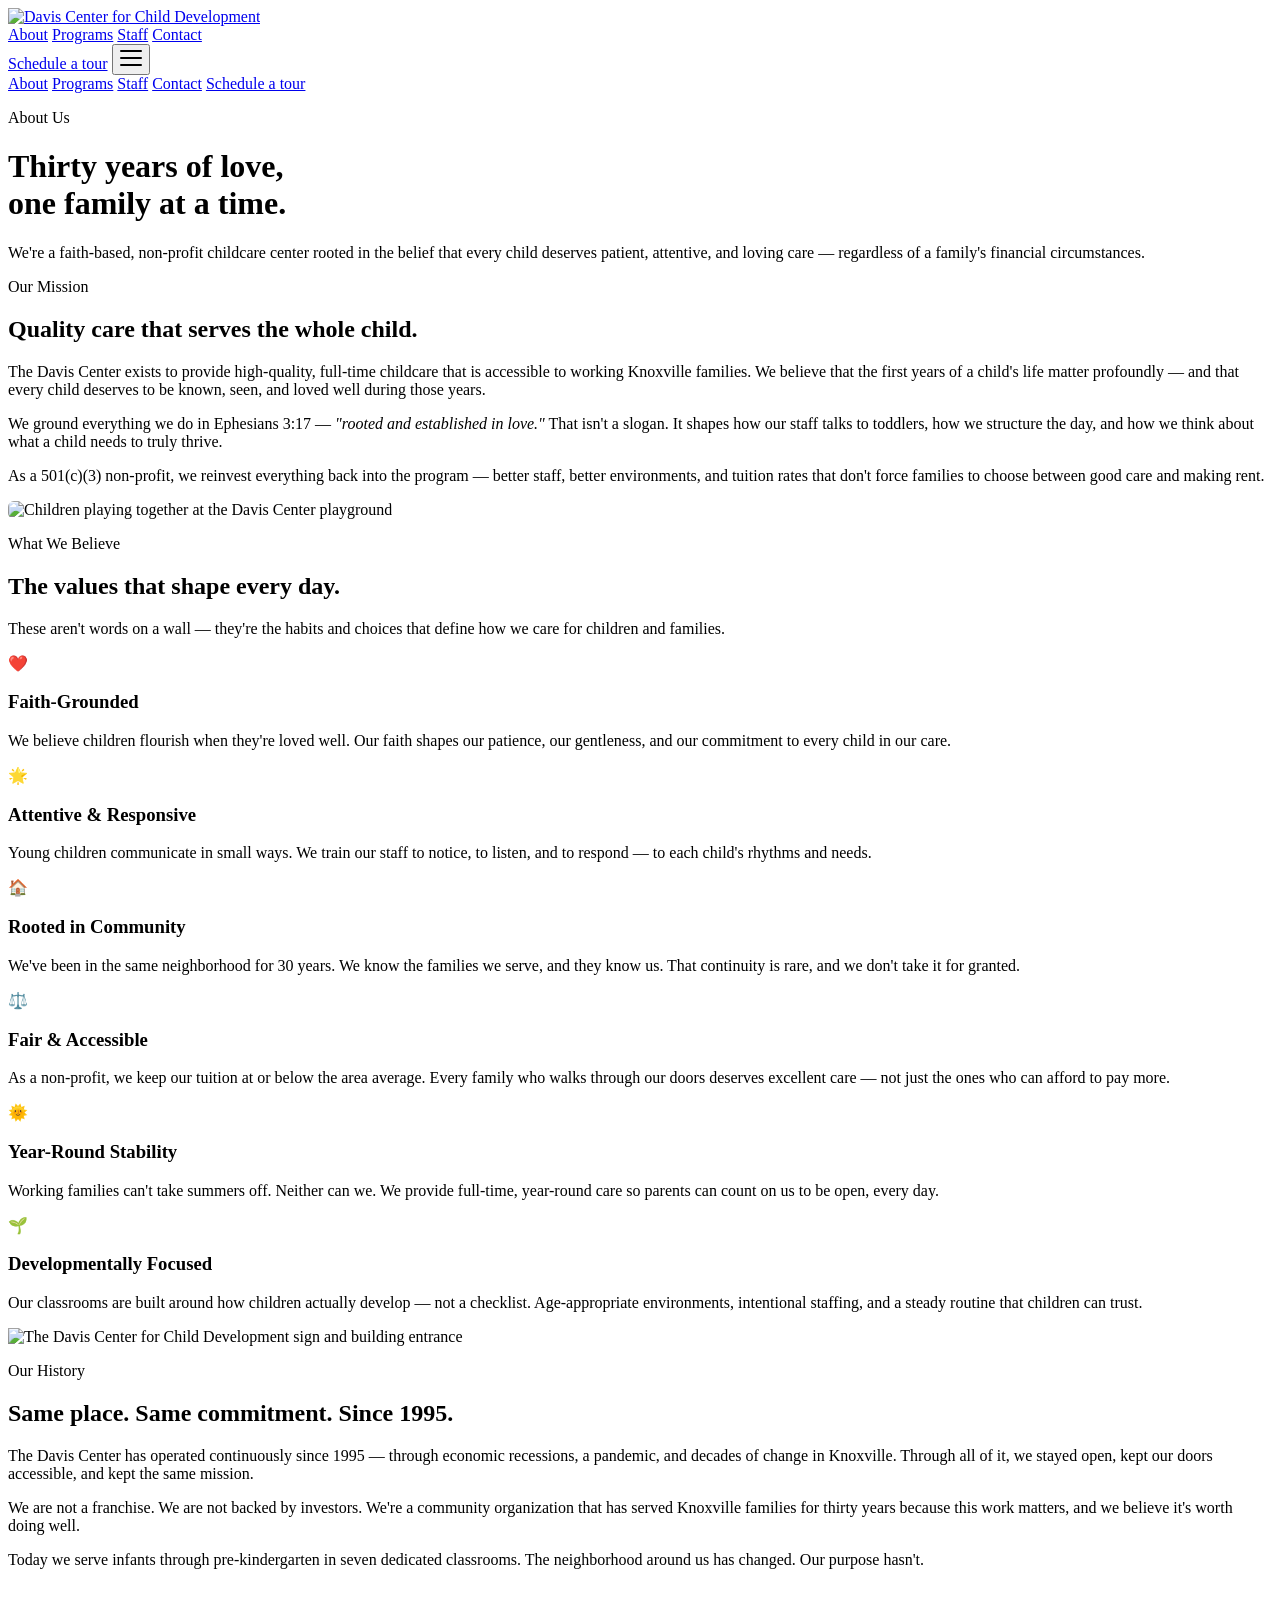
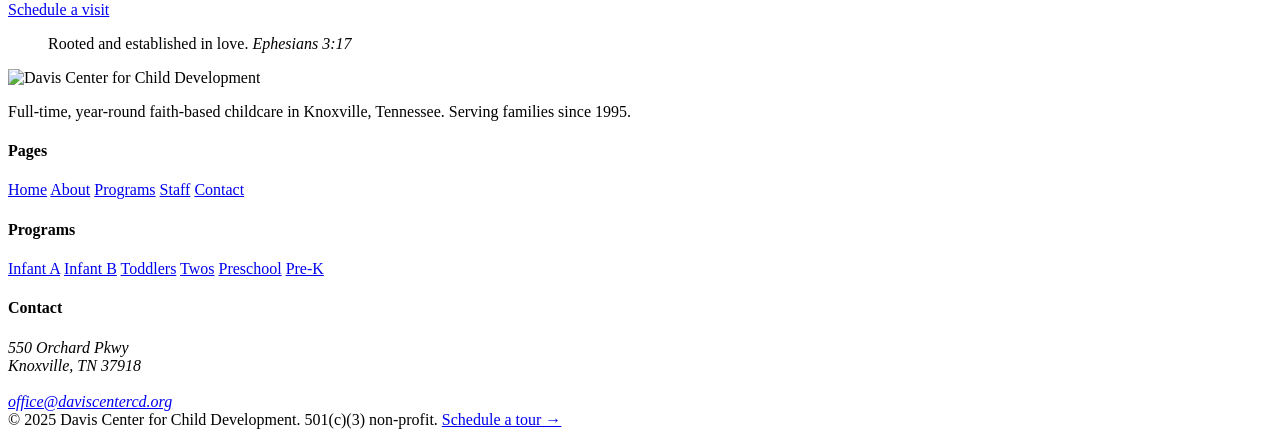
==== about.html @ 172dda32 "Add site: 5-page static website for Davis Center for Child Development" ====
<!DOCTYPE html>
<html lang="en">
<head>
<meta charset="UTF-8">
<meta name="viewport" content="width=device-width, initial-scale=1.0">
<title>About — Davis Center for Child Development</title>
<meta name="description" content="Thirty years of faith-grounded childcare in Knoxville, TN. Learn about our mission, history, and values at Davis Center.">
<link rel="preconnect" href="https://fonts.googleapis.com">
<link rel="preconnect" href="https://fonts.gstatic.com" crossorigin>
<link href="https://fonts.googleapis.com/css2?family=Fraunces:ital,opsz,wght@0,9..144,400;0,9..144,500;0,9..144,600;0,9..144,700;1,9..144,400;1,9..144,500;1,9..144,600&family=Public+Sans:wght@400;500;600;700&display=swap" rel="stylesheet">
<link rel="stylesheet" href="css/styles.css">
</head>
<body>

<!-- ==================== NAV ==================== -->
<header class="nav">
  <div class="nav-inner">
    <a class="brand" href="index.html">
      <img src="assets/logo-nav.svg" alt="Davis Center for Child Development">
    </a>
    <nav class="nav-links" aria-label="Main navigation">
      <a href="about.html">About</a>
      <a href="programs.html">Programs</a>
      <a href="staff.html">Staff</a>
      <a href="contact.html">Contact</a>
    </nav>
    <a class="btn btn-blue" href="contact.html#tour">Schedule a tour</a>
    <button class="nav-toggle" id="nav-toggle" aria-label="Open menu" aria-expanded="false">
      <svg width="22" height="22" viewBox="0 0 22 22" fill="none" aria-hidden="true">
        <rect y="3" width="22" height="2" rx="1" fill="currentColor"/>
        <rect y="10" width="22" height="2" rx="1" fill="currentColor"/>
        <rect y="17" width="22" height="2" rx="1" fill="currentColor"/>
      </svg>
    </button>
  </div>
  <nav class="nav-drawer" id="nav-drawer" aria-label="Mobile navigation">
    <a href="about.html">About</a>
    <a href="programs.html">Programs</a>
    <a href="staff.html">Staff</a>
    <a href="contact.html">Contact</a>
    <a class="btn btn-blue" href="contact.html#tour">Schedule a tour</a>
  </nav>
</header>

<main>

  <!-- ==================== PAGE HERO ==================== -->
  <div class="page-hero">
    <div class="container">
      <p class="eyebrow">About Us</p>
      <h1>Thirty years of love,<br>one family at a time.</h1>
      <p class="lede">We're a faith-based, non-profit childcare center rooted in the belief that every child deserves patient, attentive, and loving care — regardless of a family's financial circumstances.</p>
    </div>
  </div>

  <!-- ==================== MISSION ==================== -->
  <section class="about-mission">
    <div class="container about-mission-inner">
      <div class="about-mission-copy">
        <p class="eyebrow">Our Mission</p>
        <h2>Quality care that serves the whole child.</h2>
        <p>The Davis Center exists to provide high-quality, full-time childcare that is accessible to working Knoxville families. We believe that the first years of a child's life matter profoundly — and that every child deserves to be known, seen, and loved well during those years.</p>
        <p>We ground everything we do in Ephesians 3:17 — <em>"rooted and established in love."</em> That isn't a slogan. It shapes how our staff talks to toddlers, how we structure the day, and how we think about what a child needs to truly thrive.</p>
        <p>As a 501(c)(3) non-profit, we reinvest everything back into the program — better staff, better environments, and tuition rates that don't force families to choose between good care and making rent.</p>
      </div>
      <div>
        <img src="images/playground-girls.jpg" alt="Children playing together at the Davis Center playground" width="600" height="800" style="border-radius:6px; box-shadow: 0 20px 50px -25px rgba(27,42,61,0.28);">
      </div>
    </div>
  </section>

  <!-- ==================== VALUES ==================== -->
  <section class="values">
    <div class="container">
      <div class="values-head">
        <p class="eyebrow">What We Believe</p>
        <h2>The values that shape every day.</h2>
        <p>These aren't words on a wall — they're the habits and choices that define how we care for children and families.</p>
      </div>
      <div class="values-grid">
        <div class="value-card">
          <div class="value-icon" aria-hidden="true">&#10084;&#65039;</div>
          <h3>Faith-Grounded</h3>
          <p>We believe children flourish when they're loved well. Our faith shapes our patience, our gentleness, and our commitment to every child in our care.</p>
        </div>
        <div class="value-card">
          <div class="value-icon" aria-hidden="true">&#127775;</div>
          <h3>Attentive & Responsive</h3>
          <p>Young children communicate in small ways. We train our staff to notice, to listen, and to respond — to each child's rhythms and needs.</p>
        </div>
        <div class="value-card">
          <div class="value-icon" aria-hidden="true">&#127968;</div>
          <h3>Rooted in Community</h3>
          <p>We've been in the same neighborhood for 30 years. We know the families we serve, and they know us. That continuity is rare, and we don't take it for granted.</p>
        </div>
        <div class="value-card">
          <div class="value-icon" aria-hidden="true">&#9878;&#65039;</div>
          <h3>Fair & Accessible</h3>
          <p>As a non-profit, we keep our tuition at or below the area average. Every family who walks through our doors deserves excellent care — not just the ones who can afford to pay more.</p>
        </div>
        <div class="value-card">
          <div class="value-icon" aria-hidden="true">&#127774;</div>
          <h3>Year-Round Stability</h3>
          <p>Working families can't take summers off. Neither can we. We provide full-time, year-round care so parents can count on us to be open, every day.</p>
        </div>
        <div class="value-card">
          <div class="value-icon" aria-hidden="true">&#127793;</div>
          <h3>Developmentally Focused</h3>
          <p>Our classrooms are built around how children actually develop — not a checklist. Age-appropriate environments, intentional staffing, and a steady routine that children can trust.</p>
        </div>
      </div>
    </div>
  </section>

  <!-- ==================== HISTORY / BUILDING ==================== -->
  <section class="about-building">
    <div class="container about-building-inner">
      <div class="about-building-photo">
        <img src="images/sign-angle.jpg" alt="The Davis Center for Child Development sign and building entrance" width="1400" height="1866">
      </div>
      <div class="about-building-copy">
        <p class="eyebrow">Our History</p>
        <h2>Same place. Same commitment. Since 1995.</h2>
        <p>The Davis Center has operated continuously since 1995 — through economic recessions, a pandemic, and decades of change in Knoxville. Through all of it, we stayed open, kept our doors accessible, and kept the same mission.</p>
        <p>We are not a franchise. We are not backed by investors. We're a community organization that has served Knoxville families for thirty years because this work matters, and we believe it's worth doing well.</p>
        <p>Today we serve infants through pre-kindergarten in seven dedicated classrooms. The neighborhood around us has changed. Our purpose hasn't.</p>
        <div style="margin-top: 2rem;">
          <a class="btn btn-blue" href="contact.html#tour">Schedule a visit</a>
        </div>
      </div>
    </div>
  </section>

  <!-- ==================== VERSE ==================== -->
  <section class="verse">
    <div class="verse-inner">
      <blockquote>
        <span class="rooted">Rooted</span> and established in love.
        <cite>Ephesians 3:17</cite>
      </blockquote>
    </div>
  </section>

</main>

<!-- ==================== FOOTER ==================== -->
<footer class="site-footer">
  <div class="container">
    <div class="footer-grid">
      <div class="footer-brand">
        <img src="assets/logo-nav.svg" alt="Davis Center for Child Development">
        <p>Full-time, year-round faith-based childcare in Knoxville, Tennessee. Serving families since 1995.</p>
      </div>
      <div class="footer-col">
        <h4>Pages</h4>
        <a href="index.html">Home</a>
        <a href="about.html">About</a>
        <a href="programs.html">Programs</a>
        <a href="staff.html">Staff</a>
        <a href="contact.html">Contact</a>
      </div>
      <div class="footer-col">
        <h4>Programs</h4>
        <a href="programs.html#infant-a">Infant A</a>
        <a href="programs.html#infant-b">Infant B</a>
        <a href="programs.html#toddlers">Toddlers</a>
        <a href="programs.html#twos">Twos</a>
        <a href="programs.html#preschool">Preschool</a>
        <a href="programs.html#prek">Pre-K</a>
      </div>
      <div class="footer-col">
        <h4>Contact</h4>
        <address>
          550 Orchard Pkwy<br>
          Knoxville, TN 37918<br>
          <br>
          <a href="mailto:office@daviscentercd.org">office@daviscentercd.org</a>
        </address>
      </div>
    </div>
    <div class="footer-bottom">
      <span>&copy; 2025 Davis Center for Child Development. 501(c)(3) non-profit.</span>
      <a href="contact.html">Schedule a tour &rarr;</a>
    </div>
  </div>
</footer>

<script src="js/script.js"></script>
</body>
</html>
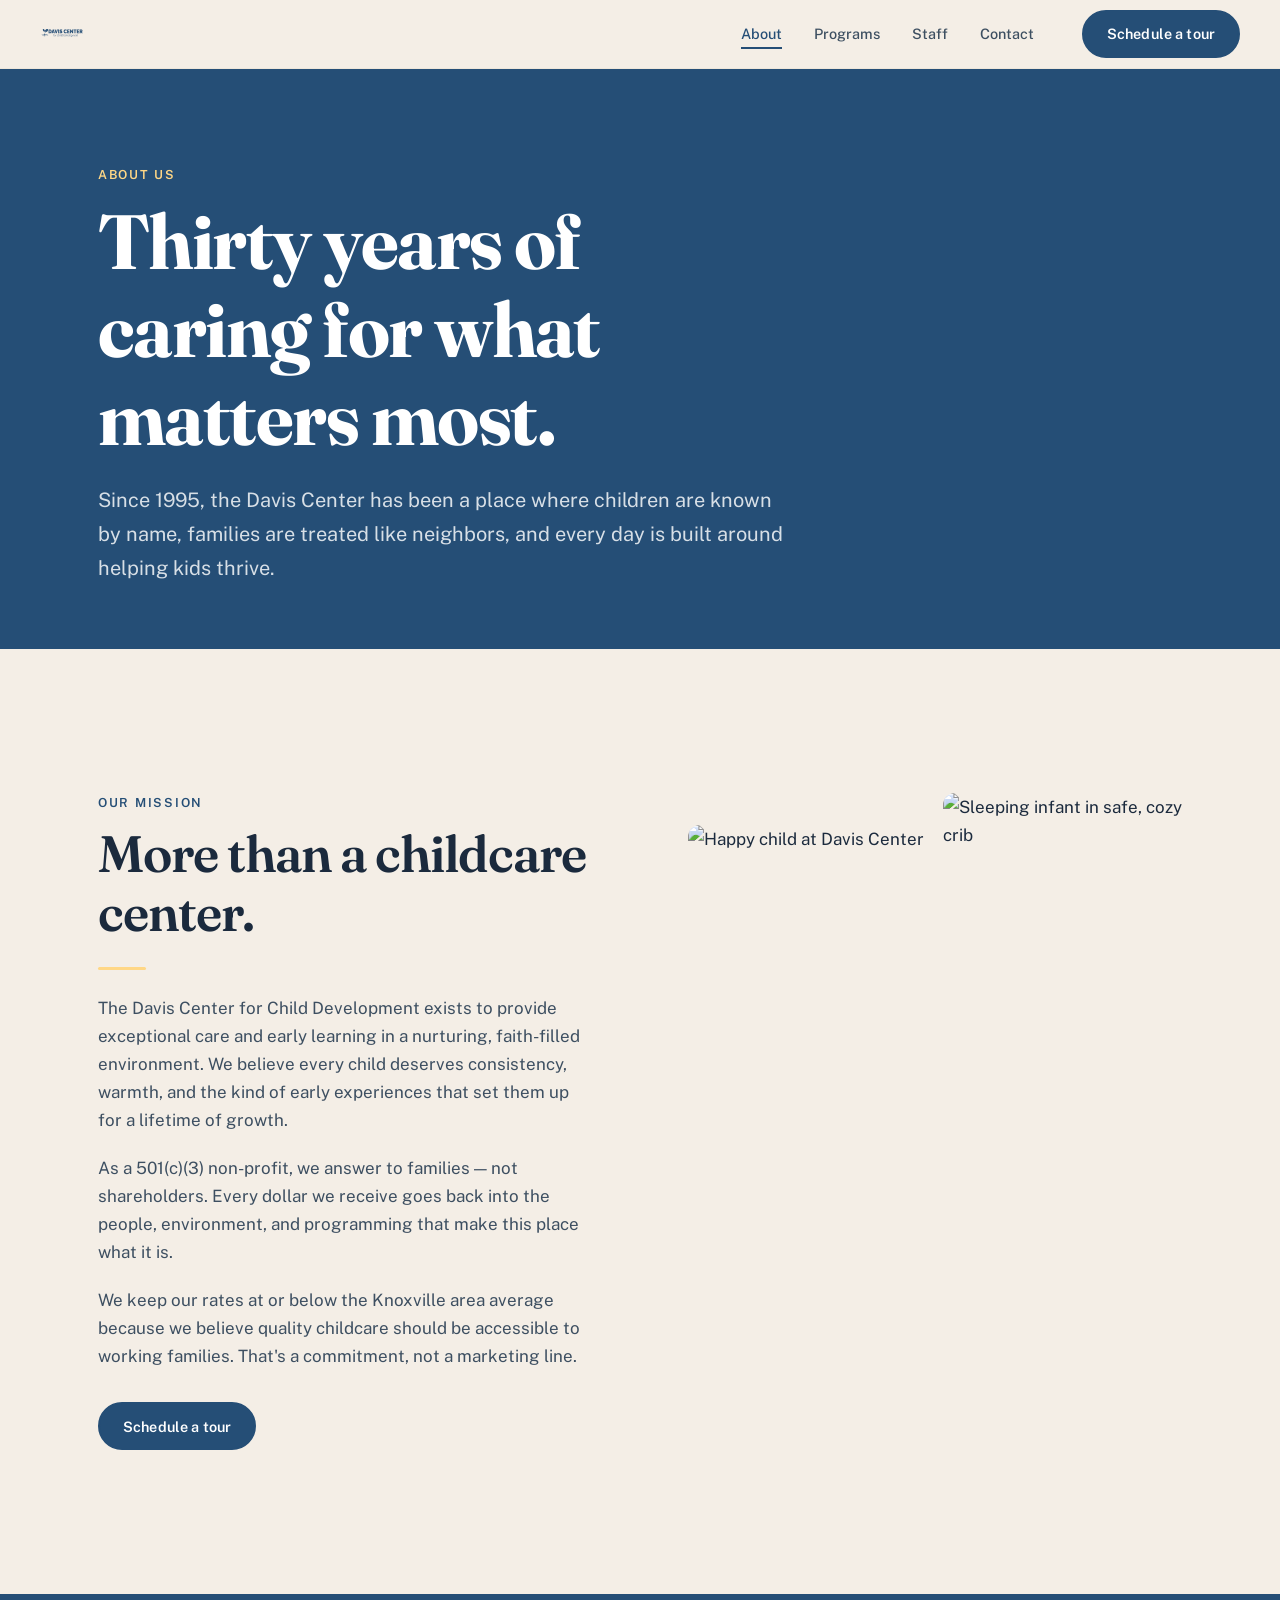
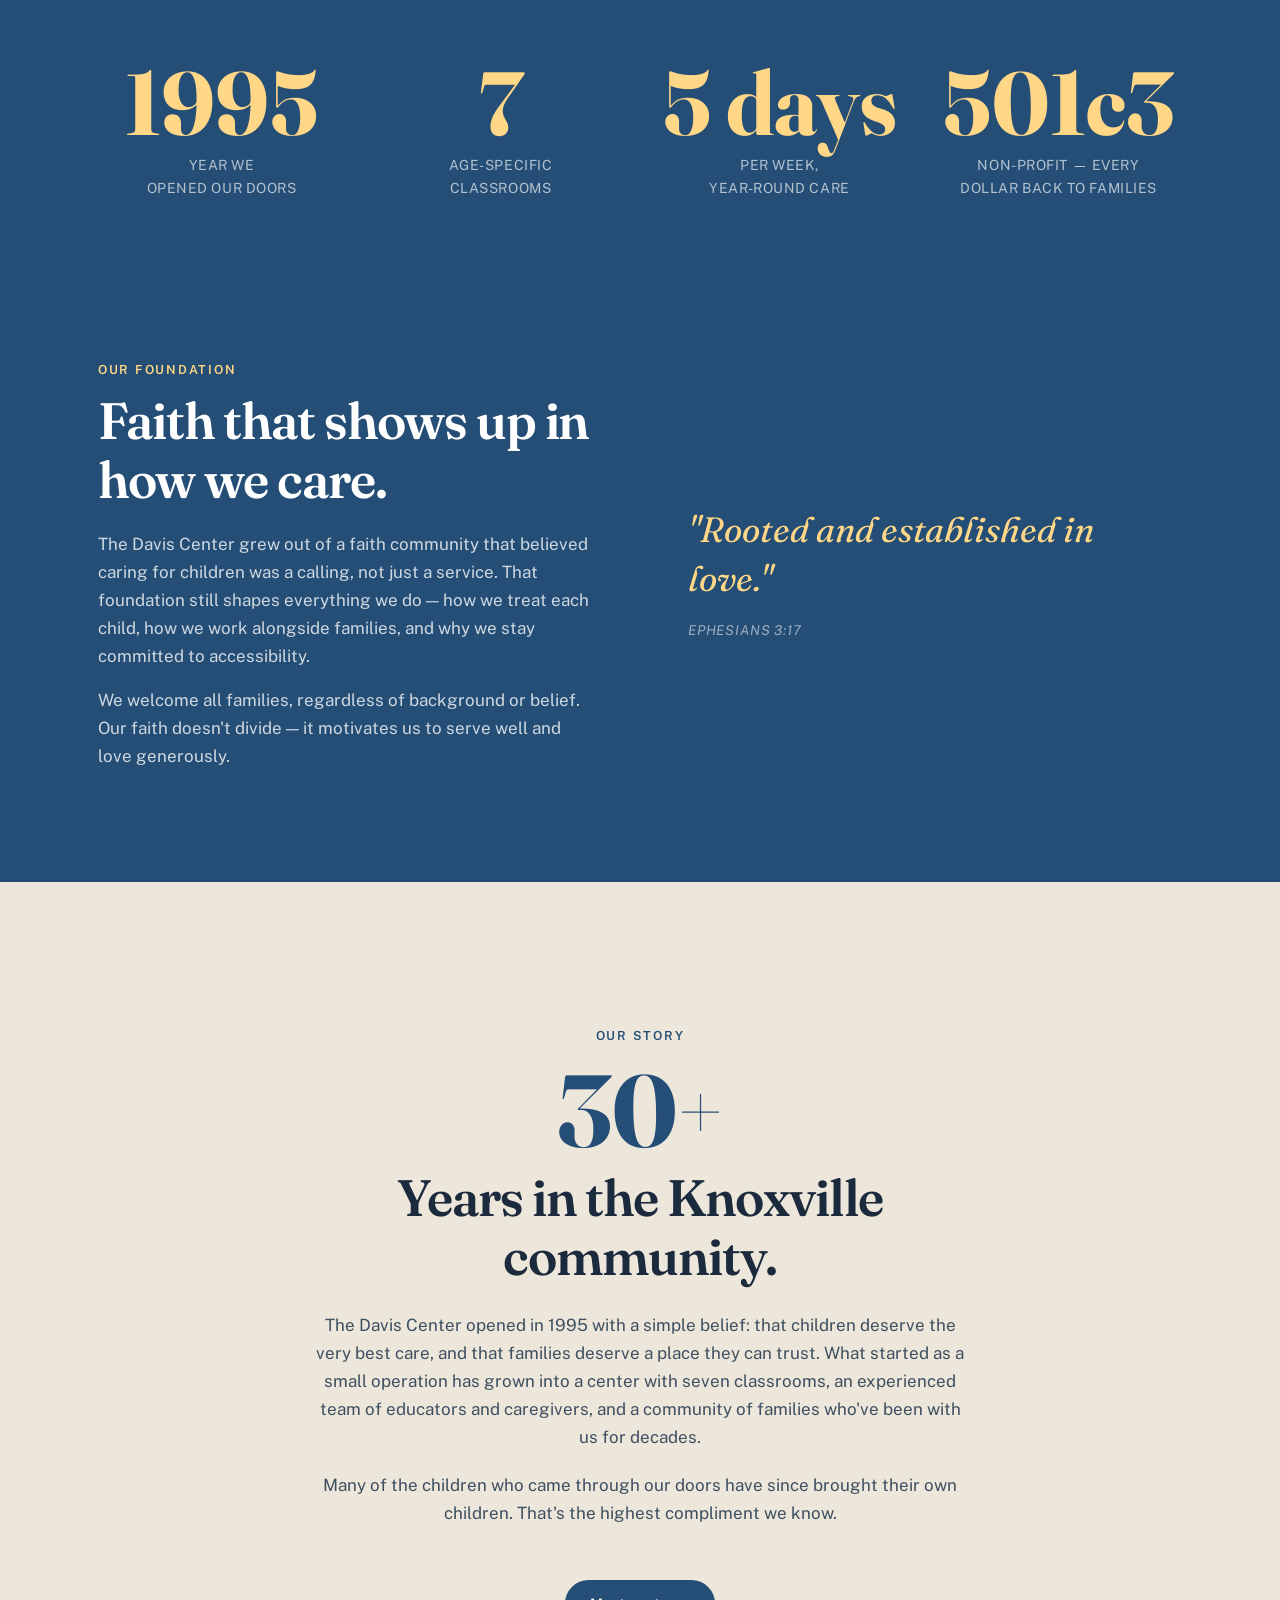
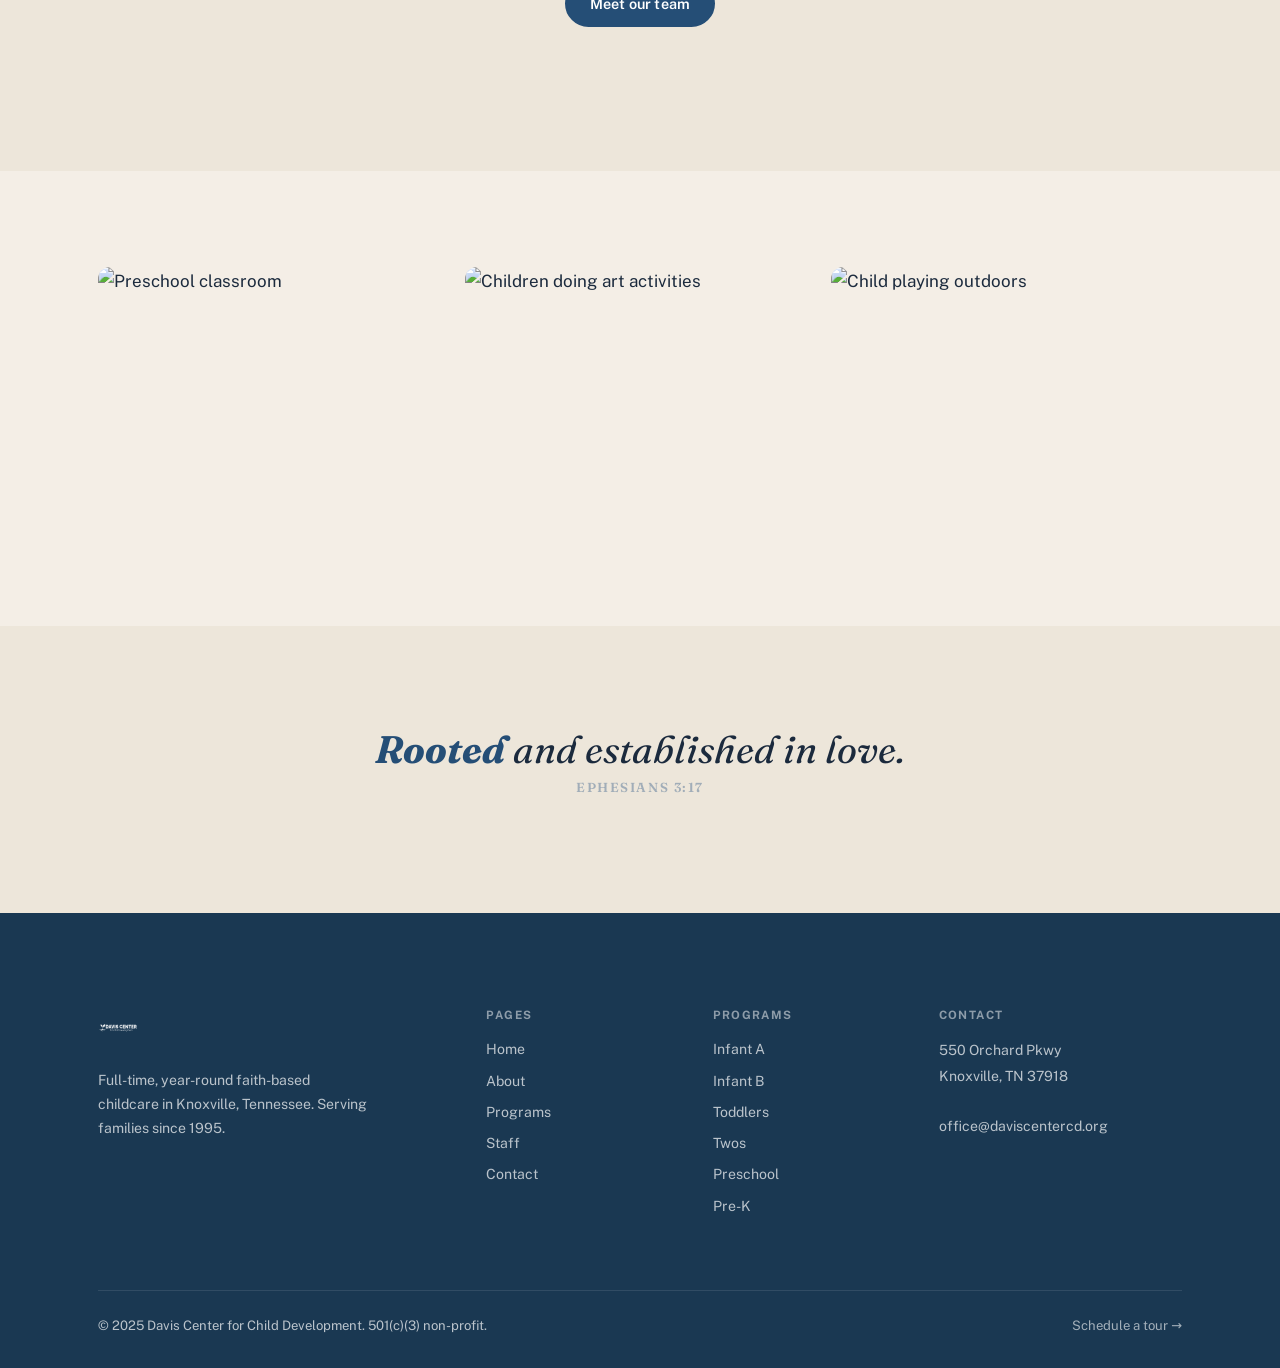
==== commit 14891607: "Redesign v2: new palette, logos, motion CSS, scroll-reveal - New color palette: cream/navy/gold/teal" ====
--- a/about.html
+++ b/about.html
@@ -4,19 +4,20 @@
 <meta charset="UTF-8">
 <meta name="viewport" content="width=device-width, initial-scale=1.0">
 <title>About — Davis Center for Child Development</title>
-<meta name="description" content="Thirty years of faith-grounded childcare in Knoxville, TN. Learn about our mission, history, and values at Davis Center.">
+<meta name="description" content="Thirty years of faith-based childcare in Knoxville, TN. Learn about our mission, history, and the values that guide everything we do.">
+<link rel="icon" type="image/svg+xml" href="assets/logo-mark-navy.svg">
 <link rel="preconnect" href="https://fonts.googleapis.com">
 <link rel="preconnect" href="https://fonts.gstatic.com" crossorigin>
-<link href="https://fonts.googleapis.com/css2?family=Fraunces:ital,opsz,wght@0,9..144,400;0,9..144,500;0,9..144,600;0,9..144,700;1,9..144,400;1,9..144,500;1,9..144,600&family=Public+Sans:wght@400;500;600;700&display=swap" rel="stylesheet">
+<link href="https://fonts.googleapis.com/css2?family=Fraunces:ital,opsz,wght@0,9..144,300;0,9..144,400;0,9..144,600;0,9..144,700;1,9..144,300;1,9..144,400;1,9..144,600&family=Public+Sans:wght@400;500;600;700&display=swap" rel="stylesheet">
 <link rel="stylesheet" href="css/styles.css">
 </head>
 <body>
 
-<!-- ==================== NAV ==================== -->
+<!-- NAV -->
 <header class="nav">
   <div class="nav-inner">
     <a class="brand" href="index.html">
-      <img src="assets/logo-nav.svg" alt="Davis Center for Child Development">
+      <img src="assets/logo-compact-navy.svg" alt="Davis Center for Child Development">
     </a>
     <nav class="nav-links" aria-label="Main navigation">
       <a href="about.html">About</a>
@@ -24,7 +25,7 @@
       <a href="staff.html">Staff</a>
       <a href="contact.html">Contact</a>
     </nav>
-    <a class="btn btn-blue" href="contact.html#tour">Schedule a tour</a>
+    <a class="btn btn-navy" href="contact.html#tour">Schedule a tour</a>
     <button class="nav-toggle" id="nav-toggle" aria-label="Open menu" aria-expanded="false">
       <svg width="22" height="22" viewBox="0 0 22 22" fill="none" aria-hidden="true">
         <rect y="3" width="22" height="2" rx="1" fill="currentColor"/>
@@ -38,102 +39,116 @@
     <a href="programs.html">Programs</a>
     <a href="staff.html">Staff</a>
     <a href="contact.html">Contact</a>
-    <a class="btn btn-blue" href="contact.html#tour">Schedule a tour</a>
+    <a class="btn btn-navy" href="contact.html#tour">Schedule a tour</a>
   </nav>
 </header>
 
 <main>
 
-  <!-- ==================== PAGE HERO ==================== -->
+  <!-- PAGE HERO -->
   <div class="page-hero">
     <div class="container">
       <p class="eyebrow">About Us</p>
-      <h1>Thirty years of love,<br>one family at a time.</h1>
-      <p class="lede">We're a faith-based, non-profit childcare center rooted in the belief that every child deserves patient, attentive, and loving care — regardless of a family's financial circumstances.</p>
+      <h1>Thirty years of<br>caring for what<br>matters most.</h1>
+      <p class="lede">Since 1995, the Davis Center has been a place where children are known by name, families are treated like neighbors, and every day is built around helping kids thrive.</p>
     </div>
   </div>
 
-  <!-- ==================== MISSION ==================== -->
+  <!-- MISSION -->
   <section class="about-mission">
-    <div class="container about-mission-inner">
-      <div class="about-mission-copy">
-        <p class="eyebrow">Our Mission</p>
-        <h2>Quality care that serves the whole child.</h2>
-        <p>The Davis Center exists to provide high-quality, full-time childcare that is accessible to working Knoxville families. We believe that the first years of a child's life matter profoundly — and that every child deserves to be known, seen, and loved well during those years.</p>
-        <p>We ground everything we do in Ephesians 3:17 — <em>"rooted and established in love."</em> That isn't a slogan. It shapes how our staff talks to toddlers, how we structure the day, and how we think about what a child needs to truly thrive.</p>
-        <p>As a 501(c)(3) non-profit, we reinvest everything back into the program — better staff, better environments, and tuition rates that don't force families to choose between good care and making rent.</p>
-      </div>
-      <div>
-        <img src="images/playground-girls.jpg" alt="Children playing together at the Davis Center playground" width="600" height="800" style="border-radius:6px; box-shadow: 0 20px 50px -25px rgba(27,42,61,0.28);">
-      </div>
-    </div>
-  </section>
-
-  <!-- ==================== VALUES ==================== -->
-  <section class="values">
+    <div class="container mission-grid">
+      <div class="mission-text" data-reveal="fade-left">
+        <span class="eyebrow">Our Mission</span>
+        <h2>More than a childcare center.</h2>
+        <hr class="hr-gold">
+        <p>The Davis Center for Child Development exists to provide exceptional care and early learning in a nurturing, faith-filled environment. We believe every child deserves consistency, warmth, and the kind of early experiences that set them up for a lifetime of growth.</p>
+        <p>As a 501(c)(3) non-profit, we answer to families — not shareholders. Every dollar we receive goes back into the people, environment, and programming that make this place what it is.</p>
+        <p>We keep our rates at or below the Knoxville area average because we believe quality childcare should be accessible to working families. That's a commitment, not a marketing line.</p>
+        <a class="btn btn-navy" href="contact.html#tour" style="margin-top:.75rem">Schedule a tour</a>
+      </div>
+      <div class="mission-img-stack" data-reveal="fade-right">
+        <div class="mission-img">
+          <img src="images/child-smiling.jpg" alt="Happy child at Davis Center" loading="lazy">
+        </div>
+        <div class="mission-img">
+          <img src="images/infant-sleeping.jpg" alt="Sleeping infant in safe, cozy crib" loading="lazy">
+        </div>
+      </div>
+    </div>
+  </section>
+
+  <!-- STATS BAR -->
+  <section class="stats-bar">
+    <div class="container stats-grid reveal-group">
+      <div class="stat-item" data-reveal>
+        <span class="display-num">1995</span>
+        <p>Year we<br>opened our doors</p>
+      </div>
+      <div class="stat-item" data-reveal>
+        <span class="display-num">7</span>
+        <p>Age-specific<br>classrooms</p>
+      </div>
+      <div class="stat-item" data-reveal>
+        <span class="display-num">5 days</span>
+        <p>Per week,<br>year-round care</p>
+      </div>
+      <div class="stat-item" data-reveal>
+        <span class="display-num">501c3</span>
+        <p>Non-profit — every<br>dollar back to families</p>
+      </div>
+    </div>
+  </section>
+
+  <!-- FAITH -->
+  <section class="about-faith">
+    <div class="container faith-inner">
+      <div class="faith-text" data-reveal="fade-left">
+        <span class="eyebrow">Our Foundation</span>
+        <h2>Faith that shows up in<br>how we care.</h2>
+        <p>The Davis Center grew out of a faith community that believed caring for children was a calling, not just a service. That foundation still shapes everything we do — how we treat each child, how we work alongside families, and why we stay committed to accessibility.</p>
+        <p>We welcome all families, regardless of background or belief. Our faith doesn't divide — it motivates us to serve well and love generously.</p>
+      </div>
+      <div class="faith-verse" data-reveal="fade-right">
+        <blockquote>
+          "Rooted and established in love."
+        </blockquote>
+        <cite>Ephesians 3:17</cite>
+      </div>
+    </div>
+  </section>
+
+  <!-- HISTORY -->
+  <section class="about-history">
+    <div class="container history-inner" data-reveal>
+      <span class="eyebrow">Our Story</span>
+      <span class="history-num">30+</span>
+      <h2>Years in the Knoxville community.</h2>
+      <p>The Davis Center opened in 1995 with a simple belief: that children deserve the very best care, and that families deserve a place they can trust. What started as a small operation has grown into a center with seven classrooms, an experienced team of educators and caregivers, and a community of families who've been with us for decades.</p>
+      <p>Many of the children who came through our doors have since brought their own children. That's the highest compliment we know.</p>
+      <a class="btn btn-navy" href="staff.html" style="margin-top:2rem">Meet our team</a>
+    </div>
+  </section>
+
+  <!-- PHOTO FEATURE -->
+  <section style="padding: var(--space-xl) 0; background: var(--cream);">
     <div class="container">
-      <div class="values-head">
-        <p class="eyebrow">What We Believe</p>
-        <h2>The values that shape every day.</h2>
-        <p>These aren't words on a wall — they're the habits and choices that define how we care for children and families.</p>
-      </div>
-      <div class="values-grid">
-        <div class="value-card">
-          <div class="value-icon" aria-hidden="true">&#10084;&#65039;</div>
-          <h3>Faith-Grounded</h3>
-          <p>We believe children flourish when they're loved well. Our faith shapes our patience, our gentleness, and our commitment to every child in our care.</p>
-        </div>
-        <div class="value-card">
-          <div class="value-icon" aria-hidden="true">&#127775;</div>
-          <h3>Attentive & Responsive</h3>
-          <p>Young children communicate in small ways. We train our staff to notice, to listen, and to respond — to each child's rhythms and needs.</p>
-        </div>
-        <div class="value-card">
-          <div class="value-icon" aria-hidden="true">&#127968;</div>
-          <h3>Rooted in Community</h3>
-          <p>We've been in the same neighborhood for 30 years. We know the families we serve, and they know us. That continuity is rare, and we don't take it for granted.</p>
-        </div>
-        <div class="value-card">
-          <div class="value-icon" aria-hidden="true">&#9878;&#65039;</div>
-          <h3>Fair & Accessible</h3>
-          <p>As a non-profit, we keep our tuition at or below the area average. Every family who walks through our doors deserves excellent care — not just the ones who can afford to pay more.</p>
-        </div>
-        <div class="value-card">
-          <div class="value-icon" aria-hidden="true">&#127774;</div>
-          <h3>Year-Round Stability</h3>
-          <p>Working families can't take summers off. Neither can we. We provide full-time, year-round care so parents can count on us to be open, every day.</p>
-        </div>
-        <div class="value-card">
-          <div class="value-icon" aria-hidden="true">&#127793;</div>
-          <h3>Developmentally Focused</h3>
-          <p>Our classrooms are built around how children actually develop — not a checklist. Age-appropriate environments, intentional staffing, and a steady routine that children can trust.</p>
-        </div>
-      </div>
-    </div>
-  </section>
-
-  <!-- ==================== HISTORY / BUILDING ==================== -->
-  <section class="about-building">
-    <div class="container about-building-inner">
-      <div class="about-building-photo">
-        <img src="images/sign-angle.jpg" alt="The Davis Center for Child Development sign and building entrance" width="1400" height="1866">
-      </div>
-      <div class="about-building-copy">
-        <p class="eyebrow">Our History</p>
-        <h2>Same place. Same commitment. Since 1995.</h2>
-        <p>The Davis Center has operated continuously since 1995 — through economic recessions, a pandemic, and decades of change in Knoxville. Through all of it, we stayed open, kept our doors accessible, and kept the same mission.</p>
-        <p>We are not a franchise. We are not backed by investors. We're a community organization that has served Knoxville families for thirty years because this work matters, and we believe it's worth doing well.</p>
-        <p>Today we serve infants through pre-kindergarten in seven dedicated classrooms. The neighborhood around us has changed. Our purpose hasn't.</p>
-        <div style="margin-top: 2rem;">
-          <a class="btn btn-blue" href="contact.html#tour">Schedule a visit</a>
-        </div>
-      </div>
-    </div>
-  </section>
-
-  <!-- ==================== VERSE ==================== -->
+      <div style="display:grid; grid-template-columns: 1fr 1fr 1fr; gap: 1rem;" data-reveal>
+        <div style="border-radius: var(--radius-md); overflow: hidden; aspect-ratio: 4/3;">
+          <img src="images/classroom-preschool.jpg" alt="Preschool classroom" style="width:100%;height:100%;object-fit:cover;" loading="lazy">
+        </div>
+        <div style="border-radius: var(--radius-md); overflow: hidden; aspect-ratio: 4/3;">
+          <img src="images/children-art.jpg" alt="Children doing art activities" style="width:100%;height:100%;object-fit:cover;" loading="lazy">
+        </div>
+        <div style="border-radius: var(--radius-md); overflow: hidden; aspect-ratio: 4/3;">
+          <img src="images/outdoor-play.jpg" alt="Child playing outdoors" style="width:100%;height:100%;object-fit:cover;" loading="lazy">
+        </div>
+      </div>
+    </div>
+  </section>
+
+  <!-- VERSE -->
   <section class="verse">
-    <div class="verse-inner">
+    <div class="verse-inner" data-reveal>
       <blockquote>
         <span class="rooted">Rooted</span> and established in love.
         <cite>Ephesians 3:17</cite>
@@ -143,12 +158,12 @@
 
 </main>
 
-<!-- ==================== FOOTER ==================== -->
+<!-- FOOTER -->
 <footer class="site-footer">
   <div class="container">
     <div class="footer-grid">
       <div class="footer-brand">
-        <img src="assets/logo-nav.svg" alt="Davis Center for Child Development">
+        <img src="assets/logo-compact-white.svg" alt="Davis Center for Child Development">
         <p>Full-time, year-round faith-based childcare in Knoxville, Tennessee. Serving families since 1995.</p>
       </div>
       <div class="footer-col">
@@ -172,15 +187,14 @@
         <h4>Contact</h4>
         <address>
           550 Orchard Pkwy<br>
-          Knoxville, TN 37918<br>
-          <br>
+          Knoxville, TN 37918<br><br>
           <a href="mailto:office@daviscentercd.org">office@daviscentercd.org</a>
         </address>
       </div>
     </div>
     <div class="footer-bottom">
       <span>&copy; 2025 Davis Center for Child Development. 501(c)(3) non-profit.</span>
-      <a href="contact.html">Schedule a tour &rarr;</a>
+      <a href="contact.html#tour">Schedule a tour &rarr;</a>
     </div>
   </div>
 </footer>
--- a/css/styles.css
+++ b/css/styles.css
@@ -0,0 +1,700 @@
+/* ================================================================
+   DAVIS CENTER FOR CHILD DEVELOPMENT — styles.css
+   New palette · generous whitespace · scroll-reveal · marquee
+   ================================================================ */
+
+/* ---- Design tokens ----------------------------------------- */
+:root {
+  --gold:        #ffd786;
+  --teal:        #98cdcd;
+  --sage:        #9db78c;
+  --slate:       #a1adb8;
+  --cream:       #f4eee6;
+  --navy:        #254e76;
+
+  --navy-dark:   #1a3852;
+  --cream-deep:  #ede6da;
+  --ink:         #1b2a3d;
+  --ink-soft:    #3d4f61;
+  --ink-quiet:   #7a8a99;
+  --white:       #ffffff;
+
+  --font-display: 'Fraunces', Georgia, serif;
+  --font-body:    'Public Sans', system-ui, sans-serif;
+
+  --space-xs:   0.5rem;
+  --space-sm:   1rem;
+  --space-md:   2rem;
+  --space-lg:   4rem;
+  --space-xl:   6rem;
+  --space-2xl:  9rem;
+
+  --radius-sm:   6px;
+  --radius-md:   12px;
+  --radius-lg:   24px;
+  --radius-pill: 999px;
+
+  --ease-out:    cubic-bezier(0.22, 1, 0.36, 1);
+  --duration-fast: 200ms;
+  --duration-med:  400ms;
+  --duration-slow: 700ms;
+}
+
+/* ---- Reset ------------------------------------------------- */
+*, *::before, *::after { box-sizing: border-box; margin: 0; padding: 0; }
+html { scroll-behavior: smooth; -webkit-text-size-adjust: 100%; }
+body {
+  font-family: var(--font-body);
+  font-size: 1.0625rem;
+  line-height: 1.65;
+  color: var(--ink);
+  background: var(--cream);
+  overflow-x: hidden;
+}
+img, video { display: block; max-width: 100%; height: auto; }
+a { color: inherit; text-decoration: none; }
+ul, ol { list-style: none; }
+button, input, select, textarea { font: inherit; }
+address { font-style: normal; }
+
+/* ---- Typography -------------------------------------------- */
+h1, h2, h3, h4 {
+  font-family: var(--font-display);
+  font-weight: 600;
+  line-height: 1.15;
+  color: var(--ink);
+  letter-spacing: -0.02em;
+}
+h1 { font-size: clamp(2.6rem, 6vw, 5rem); font-weight: 700; }
+h2 { font-size: clamp(2rem, 4vw, 3.2rem); }
+h3 { font-size: clamp(1.4rem, 2.5vw, 2rem); }
+h4 { font-size: 1.15rem; font-weight: 600; font-family: var(--font-body); text-transform: uppercase; letter-spacing: 0.08em; }
+p { max-width: 65ch; }
+
+.eyebrow {
+  font-family: var(--font-body);
+  font-size: 0.78rem;
+  font-weight: 600;
+  text-transform: uppercase;
+  letter-spacing: 0.14em;
+  color: var(--navy);
+  margin-bottom: 0.75rem;
+  display: block;
+}
+.lede {
+  font-size: clamp(1.05rem, 2vw, 1.25rem);
+  color: var(--ink-soft);
+  line-height: 1.7;
+  max-width: 58ch;
+}
+.display-num {
+  font-family: var(--font-display);
+  font-size: clamp(3.5rem, 7vw, 6rem);
+  font-weight: 700;
+  line-height: 1;
+  color: var(--gold);
+}
+
+/* ---- Layout ----------------------------------------------- */
+.container {
+  width: 100%;
+  max-width: 1180px;
+  margin-inline: auto;
+  padding-inline: clamp(1.25rem, 5vw, 3rem);
+}
+.container--wide { max-width: 1380px; }
+
+/* ---- Buttons ---------------------------------------------- */
+.btn {
+  display: inline-flex;
+  align-items: center;
+  gap: 0.5rem;
+  padding: 0.7em 1.6em;
+  border-radius: var(--radius-pill);
+  font-size: 0.9rem;
+  font-weight: 600;
+  letter-spacing: 0.01em;
+  border: 2px solid transparent;
+  cursor: pointer;
+  transition: background var(--duration-fast) var(--ease-out),
+              color var(--duration-fast) var(--ease-out),
+              border-color var(--duration-fast) var(--ease-out),
+              transform var(--duration-fast) var(--ease-out),
+              box-shadow var(--duration-fast) var(--ease-out);
+  text-decoration: none;
+  white-space: nowrap;
+}
+.btn:hover { transform: translateY(-2px); }
+.btn:active { transform: translateY(0); }
+
+.btn-navy, .btn-blue {
+  background: var(--navy); color: var(--white); border-color: var(--navy);
+}
+.btn-navy:hover, .btn-blue:hover {
+  background: var(--navy-dark); border-color: var(--navy-dark);
+  box-shadow: 0 6px 20px rgba(37,78,118,.3);
+}
+.btn-gold {
+  background: var(--gold); color: var(--ink); border-color: var(--gold);
+}
+.btn-gold:hover {
+  background: #f5c96e; border-color: #f5c96e;
+  box-shadow: 0 6px 20px rgba(255,215,134,.45);
+}
+.btn-outline {
+  background: transparent; color: var(--navy); border-color: var(--navy);
+}
+.btn-outline:hover { background: var(--navy); color: var(--white); }
+
+.btn-outline-light {
+  background: transparent; color: var(--white); border-color: rgba(255,255,255,.6);
+}
+.btn-outline-light:hover { background: rgba(255,255,255,.15); border-color: var(--white); }
+
+.btn-green {
+  background: var(--sage); color: var(--ink); border-color: var(--sage);
+}
+.btn-green:hover { background: #8aa87a; border-color: #8aa87a; }
+
+/* ================================================================
+   NAV
+   ================================================================ */
+.nav {
+  position: sticky;
+  top: 0;
+  z-index: 100;
+  background: var(--cream);
+  border-bottom: 1px solid var(--cream-deep);
+  transition: box-shadow var(--duration-fast) var(--ease-out);
+}
+.nav.scrolled { box-shadow: 0 2px 20px rgba(27,42,61,.08); }
+.nav-inner {
+  display: flex;
+  align-items: center;
+  gap: 2rem;
+  height: 68px;
+  padding-inline: clamp(1rem, 4vw, 2.5rem);
+  max-width: 1380px;
+  margin-inline: auto;
+}
+.brand { display: flex; align-items: center; flex-shrink: 0; }
+.brand img { height: 44px; width: auto; }
+
+.nav-links { display: flex; align-items: center; gap: 2rem; margin-left: auto; }
+.nav-links a {
+  font-size: 0.9rem; font-weight: 500; color: var(--ink-soft);
+  transition: color var(--duration-fast); position: relative;
+}
+.nav-links a::after {
+  content: '';
+  position: absolute; bottom: -3px; left: 0; right: 0;
+  height: 2px; background: var(--navy);
+  transform: scaleX(0); transform-origin: left;
+  transition: transform var(--duration-med) var(--ease-out);
+}
+.nav-links a:hover { color: var(--navy); }
+.nav-links a:hover::after { transform: scaleX(1); }
+.nav-links a.active { color: var(--navy); }
+.nav-links a.active::after { transform: scaleX(1); }
+.nav-links + .btn { margin-left: 1rem; }
+
+.nav-toggle {
+  display: none; background: none; border: none;
+  color: var(--ink); cursor: pointer; padding: 0.4rem; margin-left: auto;
+}
+.nav-drawer {
+  display: none; flex-direction: column; gap: 0;
+  background: var(--cream); border-top: 1px solid var(--cream-deep);
+}
+.nav-drawer a {
+  padding: 1rem 1.5rem; font-size: 1rem; font-weight: 500; color: var(--ink-soft);
+  border-bottom: 1px solid var(--cream-deep);
+  transition: background var(--duration-fast), color var(--duration-fast);
+}
+.nav-drawer a:hover { background: rgba(37,78,118,.05); color: var(--navy); }
+.nav-drawer .btn { margin: 1rem 1.5rem; text-align: center; justify-content: center; }
+.nav-drawer.open { display: flex; }
+
+@media (max-width: 860px) {
+  .nav-links, .nav-links + .btn { display: none; }
+  .nav-toggle { display: flex; }
+}
+
+/* ================================================================
+   HERO — HOMEPAGE
+   ================================================================ */
+.hero {
+  position: relative;
+  min-height: 90vh;
+  display: flex;
+  align-items: flex-end;
+  overflow: hidden;
+  background: var(--navy-dark);
+}
+.hero-bg {
+  position: absolute; inset: 0; z-index: 0;
+}
+.hero-bg img {
+  width: 100%; height: 100%;
+  object-fit: cover; object-position: center 35%;
+}
+.hero-bg::after {
+  content: '';
+  position: absolute; inset: 0;
+  background: linear-gradient(
+    to top,
+    rgba(26,56,82,.92) 0%,
+    rgba(26,56,82,.50) 45%,
+    rgba(26,56,82,.15) 100%
+  );
+}
+.hero-content {
+  position: relative; z-index: 1;
+  padding: var(--space-2xl) 0 var(--space-xl);
+  color: var(--white);
+}
+.hero-content .eyebrow { color: var(--gold); }
+.hero-content h1 { color: var(--white); max-width: 14ch; margin-bottom: 1.5rem; }
+.hero-content .lede { color: rgba(255,255,255,.82); margin-bottom: 2.5rem; }
+.hero-ctas { display: flex; flex-wrap: wrap; gap: 1rem; }
+
+/* ================================================================
+   PAGE HERO (inner pages)
+   ================================================================ */
+.page-hero {
+  padding: var(--space-xl) 0 var(--space-lg);
+  background: var(--navy);
+  color: var(--white);
+}
+.page-hero .eyebrow { color: var(--gold); }
+.page-hero h1 { color: var(--white); margin-bottom: 1.25rem; }
+.page-hero .lede { color: rgba(255,255,255,.82); }
+
+/* ================================================================
+   MARQUEE TICKER
+   ================================================================ */
+.marquee-bar {
+  background: var(--navy); padding: 0.9rem 0; overflow: hidden;
+  border-top: 1px solid rgba(255,255,255,.08);
+  border-bottom: 1px solid rgba(255,255,255,.08);
+}
+.marquee-track {
+  display: flex; white-space: nowrap;
+  animation: ticker 40s linear infinite; will-change: transform;
+}
+.marquee-track:hover { animation-play-state: paused; }
+.marquee-item {
+  display: inline-flex; align-items: center; gap: 1.25rem;
+  padding: 0 2.5rem;
+  font-size: 0.82rem; font-weight: 600;
+  text-transform: uppercase; letter-spacing: 0.12em;
+  color: rgba(255,255,255,.75); flex-shrink: 0;
+}
+.marquee-item strong {
+  color: var(--gold); font-size: 1rem; font-weight: 700;
+  font-family: var(--font-display); letter-spacing: 0; text-transform: none;
+}
+.marquee-dot {
+  width: 4px; height: 4px; border-radius: 50%;
+  background: var(--gold); opacity: .6; flex-shrink: 0;
+}
+@keyframes ticker {
+  from { transform: translateX(0); }
+  to   { transform: translateX(-50%); }
+}
+
+/* ================================================================
+   STATS BAR
+   ================================================================ */
+.stats-bar { background: var(--navy); padding: var(--space-lg) 0; }
+.stats-grid {
+  display: grid;
+  grid-template-columns: repeat(auto-fit, minmax(160px, 1fr));
+  gap: var(--space-md); text-align: center;
+}
+.stat-item .display-num { display: block; margin-bottom: .35rem; }
+.stat-item p {
+  font-size: .875rem; color: rgba(255,255,255,.65);
+  letter-spacing: .04em; text-transform: uppercase; max-width: none;
+}
+
+/* ================================================================
+   INTRO / MISSION (homepage)
+   ================================================================ */
+.section-intro { padding: var(--space-2xl) 0; }
+.intro-grid {
+  display: grid; grid-template-columns: 1fr 1fr;
+  gap: var(--space-xl); align-items: center;
+}
+.intro-text h2 { margin-bottom: 1.5rem; }
+.intro-text p { color: var(--ink-soft); margin-bottom: 1.25rem; }
+.intro-text .btn { margin-top: .75rem; }
+.intro-img {
+  border-radius: var(--radius-lg); overflow: hidden; aspect-ratio: 4/3;
+}
+.intro-img img {
+  width: 100%; height: 100%; object-fit: cover;
+  transition: transform 600ms var(--ease-out);
+}
+.intro-img:hover img { transform: scale(1.04); }
+@media (max-width: 768px) {
+  .intro-grid { grid-template-columns: 1fr; gap: var(--space-lg); }
+  .intro-img { order: -1; }
+}
+
+/* ================================================================
+   PROGRAMS (homepage preview + programs.html)
+   ================================================================ */
+.programs-preview { padding: var(--space-2xl) 0; background: var(--cream-deep); }
+.programs-intro { padding: var(--space-xl) 0 var(--space-2xl); }
+
+.section-header {
+  text-align: center; max-width: 600px; margin: 0 auto var(--space-xl);
+}
+.section-header h2 { margin-bottom: 1rem; }
+.section-header p { color: var(--ink-soft); margin-inline: auto; }
+
+.programs-grid {
+  display: grid;
+  grid-template-columns: repeat(auto-fill, minmax(280px, 1fr));
+  gap: 1.5rem;
+}
+.program-card {
+  background: var(--white); border-radius: var(--radius-md); padding: 2rem;
+  transition: transform var(--duration-med) var(--ease-out),
+              box-shadow var(--duration-med) var(--ease-out);
+}
+.program-card:hover {
+  transform: translateY(-5px);
+  box-shadow: 0 16px 40px rgba(27,42,61,.1);
+}
+.age-range {
+  display: inline-block; background: var(--teal); color: var(--navy);
+  font-size: .75rem; font-weight: 700; letter-spacing: .06em;
+  padding: .3em .8em; border-radius: var(--radius-pill);
+  text-transform: uppercase; margin-bottom: .9rem;
+}
+.program-card h3 { font-size: 1.3rem; margin-bottom: .75rem; }
+.program-card p { font-size: .92rem; color: var(--ink-soft); line-height: 1.65; max-width: none; }
+.program-card p + p { margin-top: .75rem; }
+
+/* ================================================================
+   TRUST STRIP
+   ================================================================ */
+.trust-strip { padding: var(--space-xl) 0; background: var(--teal); }
+.trust-grid {
+  display: grid; grid-template-columns: repeat(auto-fit, minmax(200px, 1fr));
+  gap: var(--space-md); text-align: center;
+}
+.trust-item { display: flex; flex-direction: column; align-items: center; gap: .75rem; }
+.trust-icon {
+  width: 52px; height: 52px; border-radius: 50%;
+  background: rgba(37,78,118,.15);
+  display: flex; align-items: center; justify-content: center; font-size: 1.5rem;
+}
+.trust-item strong { display: block; font-size: .95rem; font-weight: 700; color: var(--navy); }
+.trust-item span { font-size: .83rem; color: var(--ink-soft); max-width: 18ch; }
+
+/* ================================================================
+   ABOUT TEASER (homepage)
+   ================================================================ */
+.about-teaser { padding: var(--space-2xl) 0; }
+.about-grid {
+  display: grid; grid-template-columns: 5fr 7fr;
+  gap: var(--space-xl); align-items: center;
+}
+.about-photos { position: relative; }
+.about-photo-main {
+  border-radius: var(--radius-lg); overflow: hidden; aspect-ratio: 3/4;
+}
+.about-photo-main img {
+  width: 100%; height: 100%; object-fit: cover;
+  transition: transform 700ms var(--ease-out);
+}
+.about-photo-main:hover img { transform: scale(1.04); }
+.about-photo-accent {
+  position: absolute; bottom: -2rem; right: -2rem;
+  width: 55%; border-radius: var(--radius-md); overflow: hidden;
+  border: 5px solid var(--cream);
+  box-shadow: 0 12px 32px rgba(27,42,61,.15); aspect-ratio: 4/3;
+}
+.about-photo-accent img { width: 100%; height: 100%; object-fit: cover; }
+.about-text { padding-left: var(--space-sm); }
+.about-text h2 { margin-bottom: 1.5rem; }
+.about-text p { color: var(--ink-soft); margin-bottom: 1.25rem; }
+.about-ctas { display: flex; flex-wrap: wrap; gap: 1rem; margin-top: 2rem; }
+@media (max-width: 900px) {
+  .about-grid { grid-template-columns: 1fr; }
+  .about-photos { margin-bottom: 3rem; }
+}
+
+/* ================================================================
+   ABOUT PAGE SECTIONS
+   ================================================================ */
+.about-mission { padding: var(--space-2xl) 0; }
+.mission-grid {
+  display: grid; grid-template-columns: 1fr 1fr;
+  gap: var(--space-xl); align-items: start;
+}
+.mission-text h2 { margin-bottom: 1.5rem; }
+.mission-text p { color: var(--ink-soft); margin-bottom: 1.25rem; }
+.mission-img-stack { display: grid; grid-template-columns: 1fr 1fr; gap: 1rem; }
+.mission-img { border-radius: var(--radius-md); overflow: hidden; aspect-ratio: 3/4; }
+.mission-img:first-child { margin-top: 2rem; }
+.mission-img img { width: 100%; height: 100%; object-fit: cover; transition: transform 600ms var(--ease-out); }
+.mission-img:hover img { transform: scale(1.04); }
+
+.about-faith {
+  padding: var(--space-xl) 0; background: var(--navy); color: var(--white);
+}
+.faith-inner {
+  display: grid; grid-template-columns: 1fr 1fr;
+  gap: var(--space-xl); align-items: center;
+}
+.faith-text .eyebrow { color: var(--gold); }
+.faith-text h2 { color: var(--white); margin-bottom: 1.25rem; }
+.faith-text p { color: rgba(255,255,255,.78); max-width: 55ch; margin-bottom: 1rem; }
+.faith-verse { display: flex; flex-direction: column; justify-content: center; }
+.faith-verse blockquote {
+  font-family: var(--font-display); font-style: italic;
+  font-size: clamp(1.5rem, 3vw, 2.2rem); color: var(--gold);
+  line-height: 1.4; margin-bottom: 1rem;
+}
+.faith-verse cite {
+  font-size: .85rem; color: rgba(255,255,255,.55);
+  letter-spacing: .06em; text-transform: uppercase;
+}
+.about-history { padding: var(--space-2xl) 0; background: var(--cream-deep); }
+.history-inner { max-width: 780px; margin-inline: auto; text-align: center; }
+.history-inner h2 { margin-bottom: 1.5rem; }
+.history-inner p { color: var(--ink-soft); margin: 0 auto 1.25rem; }
+.history-num {
+  font-family: var(--font-display); font-weight: 700;
+  font-size: clamp(4rem, 8vw, 7rem); color: var(--navy); line-height: 1; display: block; margin-bottom: .5rem;
+}
+@media (max-width: 768px) {
+  .mission-grid, .faith-inner { grid-template-columns: 1fr; }
+  .mission-img-stack { grid-template-columns: 1fr; }
+  .mission-img:first-child { margin-top: 0; }
+}
+
+/* ================================================================
+   STAFF
+   ================================================================ */
+.staff-intro { padding: var(--space-xl) 0 var(--space-2xl); }
+.staff-grid {
+  display: grid; grid-template-columns: repeat(auto-fill, minmax(280px, 1fr));
+  gap: 2rem; margin-top: var(--space-lg);
+}
+.staff-card {
+  background: var(--white); border-radius: var(--radius-md); overflow: hidden;
+  transition: transform var(--duration-med) var(--ease-out),
+              box-shadow var(--duration-med) var(--ease-out);
+}
+.staff-card:hover { transform: translateY(-5px); box-shadow: 0 16px 40px rgba(27,42,61,.1); }
+.staff-photo {
+  width: 100%; aspect-ratio: 4/5; background: var(--cream-deep);
+  display: flex; align-items: center; justify-content: center;
+  font-family: var(--font-display); font-size: 2.5rem; font-weight: 700;
+  color: var(--slate); overflow: hidden;
+}
+.staff-photo img { width: 100%; height: 100%; object-fit: cover; }
+.staff-info { padding: 1.5rem; }
+.staff-name { font-family: var(--font-display); font-weight: 600; font-size: 1.2rem; margin-bottom: .25rem; }
+.staff-title {
+  font-size: .8rem; font-weight: 600; text-transform: uppercase;
+  letter-spacing: .1em; color: var(--navy); margin-bottom: .75rem;
+}
+.staff-bio { font-size: .9rem; color: var(--ink-soft); line-height: 1.65; max-width: none; }
+
+/* ================================================================
+   CONTACT PAGE
+   ================================================================ */
+.contact-section { padding: var(--space-xl) 0 var(--space-2xl); }
+.contact-grid {
+  display: grid; grid-template-columns: 3fr 2fr;
+  gap: var(--space-xl); align-items: start;
+}
+.form-group { display: flex; flex-direction: column; gap: 1.25rem; margin-bottom: 1.5rem; }
+.form-row { display: grid; grid-template-columns: 1fr 1fr; gap: 1rem; }
+.form-field { display: flex; flex-direction: column; gap: .4rem; }
+label { font-size: .85rem; font-weight: 600; color: var(--ink); letter-spacing: .01em; }
+label span { color: var(--navy); }
+input[type="text"], input[type="email"], input[type="tel"], select, textarea {
+  padding: .75rem 1rem; border: 1.5px solid var(--cream-deep);
+  border-radius: var(--radius-sm); background: var(--white); color: var(--ink);
+  font-size: .95rem; transition: border-color var(--duration-fast), box-shadow var(--duration-fast);
+  appearance: none; -webkit-appearance: none;
+}
+input::placeholder, textarea::placeholder { color: var(--slate); }
+input:focus, select:focus, textarea:focus {
+  outline: none; border-color: var(--navy); box-shadow: 0 0 0 3px rgba(37,78,118,.12);
+}
+select {
+  background-image: url("data:image/svg+xml,%3Csvg xmlns='http://www.w3.org/2000/svg' width='12' height='8' viewBox='0 0 12 8'%3E%3Cpath d='M1 1l5 5 5-5' stroke='%23a1adb8' stroke-width='1.5' fill='none' stroke-linecap='round'/%3E%3C/svg%3E");
+  background-repeat: no-repeat; background-position: right 1rem center;
+  padding-right: 2.5rem; cursor: pointer;
+}
+textarea { min-height: 130px; resize: vertical; }
+.form-note { margin-top: 1rem; font-size: .83rem; color: var(--ink-quiet); max-width: none; }
+.form-note a { color: var(--navy); text-decoration: underline; }
+.form-success {
+  display: none; padding: 1.25rem 1.5rem;
+  background: rgba(157,183,140,.2); border: 1.5px solid var(--sage);
+  border-radius: var(--radius-md); color: var(--ink); font-size: .95rem; line-height: 1.6;
+}
+.contact-info { display: flex; flex-direction: column; gap: 2rem; padding-top: 3.5rem; }
+.contact-block h3 {
+  font-size: 1rem; font-weight: 700; text-transform: uppercase; letter-spacing: .08em;
+  color: var(--navy); margin-bottom: .5rem; font-family: var(--font-body);
+}
+.contact-block a { color: var(--navy); }
+.contact-block a:hover { text-decoration: underline; }
+.contact-block p { color: var(--ink-soft); max-width: none; }
+.map-embed { border-radius: var(--radius-md); overflow: hidden; aspect-ratio: 4/3; background: var(--cream-deep); }
+.map-embed iframe { width: 100%; height: 100%; border: none; display: block; }
+@media (max-width: 820px) {
+  .contact-grid { grid-template-columns: 1fr; }
+  .form-row { grid-template-columns: 1fr; }
+  .contact-info { padding-top: 0; }
+}
+
+/* ================================================================
+   VERSE
+   ================================================================ */
+.verse { padding: var(--space-xl) 0; background: var(--cream-deep); }
+.verse-inner {
+  max-width: 700px; margin-inline: auto;
+  text-align: center; padding-inline: 1.5rem;
+}
+.verse-inner blockquote {
+  font-family: var(--font-display); font-style: italic; font-weight: 400;
+  font-size: clamp(1.5rem, 3.5vw, 2.4rem); color: var(--ink); line-height: 1.45; margin-bottom: 1.25rem;
+}
+.verse-inner .rooted { color: var(--navy); font-weight: 700; }
+.verse-inner cite {
+  display: block; font-size: .82rem; font-style: normal;
+  font-weight: 600; text-transform: uppercase; letter-spacing: .12em; color: var(--slate);
+}
+
+/* ================================================================
+   TUITION NOTE
+   ================================================================ */
+.tuition-note { padding: var(--space-xl) 0; background: var(--navy); color: var(--white); }
+.tuition-note-inner {
+  display: grid; grid-template-columns: auto 1fr;
+  gap: var(--space-xl); align-items: center;
+}
+.tuition-note-num {
+  font-family: var(--font-display); font-weight: 700;
+  font-size: clamp(5rem, 10vw, 9rem); line-height: 1; color: var(--gold); white-space: nowrap;
+}
+.tuition-note-copy .eyebrow { color: var(--gold); }
+.tuition-note-copy h2 { color: var(--white); margin-bottom: 1.25rem; font-size: clamp(1.8rem, 3.5vw, 2.8rem); }
+.tuition-note-copy p { color: rgba(255,255,255,.78); max-width: 55ch; margin-bottom: 1rem; }
+.tuition-note-copy a:not(.btn) { color: var(--teal); text-decoration: underline; }
+@media (max-width: 700px) {
+  .tuition-note-inner { grid-template-columns: 1fr; }
+  .tuition-note-num { font-size: 4.5rem; }
+}
+
+/* ================================================================
+   CTA BAND
+   ================================================================ */
+.cta-band { padding: var(--space-2xl) 0; background: var(--navy); text-align: center; }
+.cta-band h2 { color: var(--white); max-width: 18ch; margin: 0 auto 1.5rem; }
+.cta-band p { color: rgba(255,255,255,.75); margin: 0 auto 2.5rem; max-width: 52ch; }
+.cta-band .eyebrow { color: var(--gold); }
+.cta-band-btns { display: flex; justify-content: center; flex-wrap: wrap; gap: 1rem; }
+
+/* ================================================================
+   FOOTER
+   ================================================================ */
+.site-footer {
+  background: var(--navy-dark);
+  color: rgba(255,255,255,.7);
+  padding: var(--space-xl) 0 var(--space-md);
+}
+.footer-grid {
+  display: grid; grid-template-columns: 2fr 1fr 1fr 1.5fr;
+  gap: var(--space-lg); margin-bottom: var(--space-lg);
+}
+.footer-brand img { height: 40px; width: auto; margin-bottom: 1.25rem; opacity: .9; }
+.footer-brand p { font-size: .88rem; line-height: 1.7; max-width: 30ch; }
+.footer-col h4 {
+  font-size: .72rem; font-weight: 700; text-transform: uppercase;
+  letter-spacing: .12em; color: rgba(255,255,255,.5); margin-bottom: 1rem; font-family: var(--font-body);
+}
+.footer-col a {
+  display: block; font-size: .88rem; color: rgba(255,255,255,.7);
+  margin-bottom: .5rem; transition: color var(--duration-fast);
+}
+.footer-col a:hover { color: var(--white); }
+.footer-col address { font-size: .88rem; line-height: 1.8; }
+.footer-bottom {
+  border-top: 1px solid rgba(255,255,255,.1); padding-top: 1.5rem;
+  display: flex; justify-content: space-between; align-items: center;
+  flex-wrap: wrap; gap: 1rem; font-size: .82rem;
+}
+.footer-bottom a { color: rgba(255,255,255,.6); transition: color var(--duration-fast); }
+.footer-bottom a:hover { color: var(--white); }
+@media (max-width: 900px) {
+  .footer-grid { grid-template-columns: 1fr 1fr; }
+  .footer-brand { grid-column: span 2; }
+}
+@media (max-width: 560px) {
+  .footer-grid { grid-template-columns: 1fr; }
+  .footer-brand { grid-column: span 1; }
+}
+
+/* ================================================================
+   SCROLL-REVEAL
+   ================================================================ */
+[data-reveal] {
+  opacity: 0;
+  transform: translateY(28px);
+  transition: opacity var(--duration-slow) var(--ease-out),
+              transform var(--duration-slow) var(--ease-out);
+}
+[data-reveal="fade-left"]  { transform: translateX(-28px); }
+[data-reveal="fade-right"] { transform: translateX(28px); }
+[data-reveal="scale-up"]   { transform: scale(0.94); }
+[data-reveal].revealed { opacity: 1; transform: none; }
+
+.reveal-group [data-reveal]:nth-child(1) { transition-delay:   0ms; }
+.reveal-group [data-reveal]:nth-child(2) { transition-delay:  80ms; }
+.reveal-group [data-reveal]:nth-child(3) { transition-delay: 160ms; }
+.reveal-group [data-reveal]:nth-child(4) { transition-delay: 240ms; }
+.reveal-group [data-reveal]:nth-child(5) { transition-delay: 320ms; }
+.reveal-group [data-reveal]:nth-child(6) { transition-delay: 400ms; }
+.reveal-group [data-reveal]:nth-child(7) { transition-delay: 480ms; }
+
+/* ================================================================
+   UTILITIES
+   ================================================================ */
+.hr-gold {
+  border: none; height: 3px; width: 48px;
+  background: var(--gold); border-radius: 2px; margin: 1.5rem 0;
+}
+.text-center .hr-gold { margin-inline: auto; }
+.text-center { text-align: center; }
+.sr-only {
+  position: absolute; width: 1px; height: 1px;
+  padding: 0; margin: -1px; overflow: hidden;
+  clip: rect(0,0,0,0); white-space: nowrap; border: 0;
+}
+
+/* ================================================================
+   RESPONSIVE HELPERS
+   ================================================================ */
+@media (max-width: 600px) {
+  h1 { font-size: 2.3rem; }
+  .hero-content h1 { font-size: 2.6rem; }
+  .hero { min-height: 80vh; }
+  .hero-content { padding: 4rem 0 3rem; }
+  .programs-grid { grid-template-columns: 1fr; }
+  .staff-grid { grid-template-columns: 1fr 1fr; }
+}
+@media (max-width: 440px) {
+  .staff-grid { grid-template-columns: 1fr; }
+}
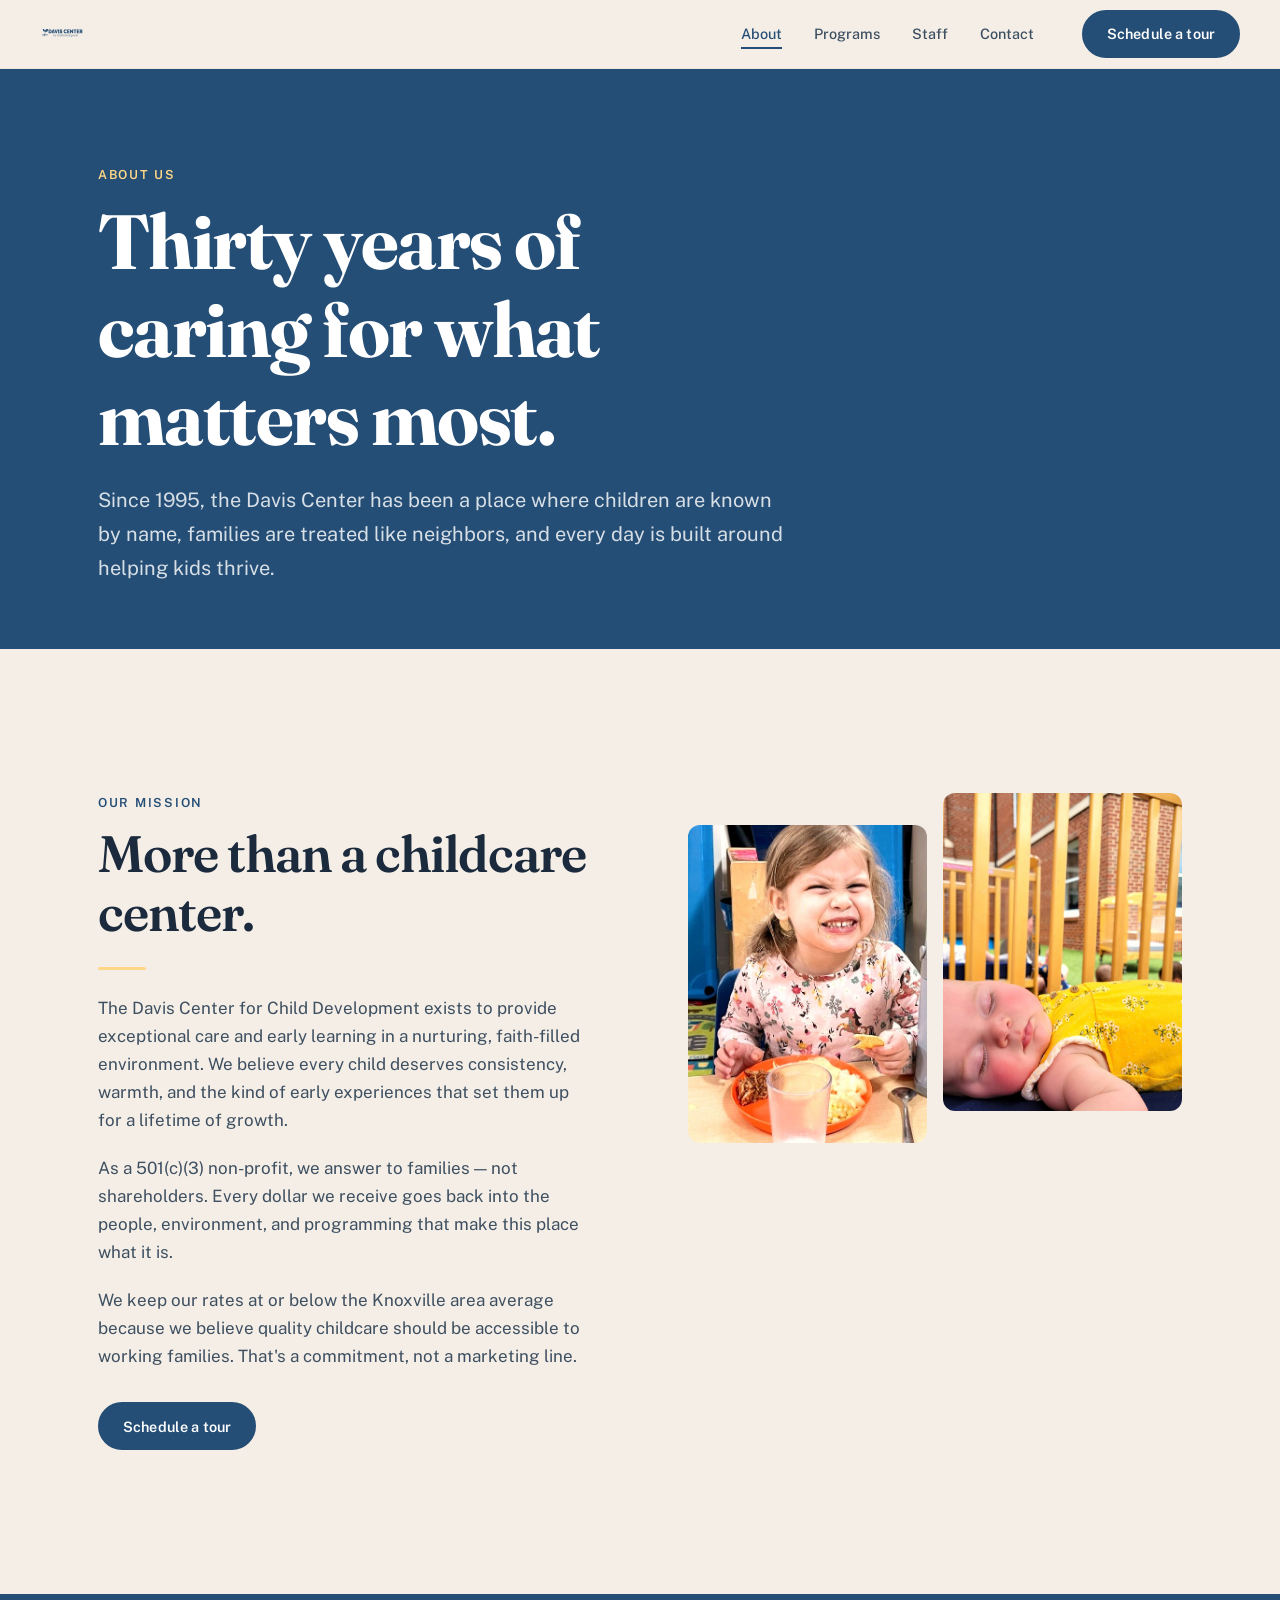
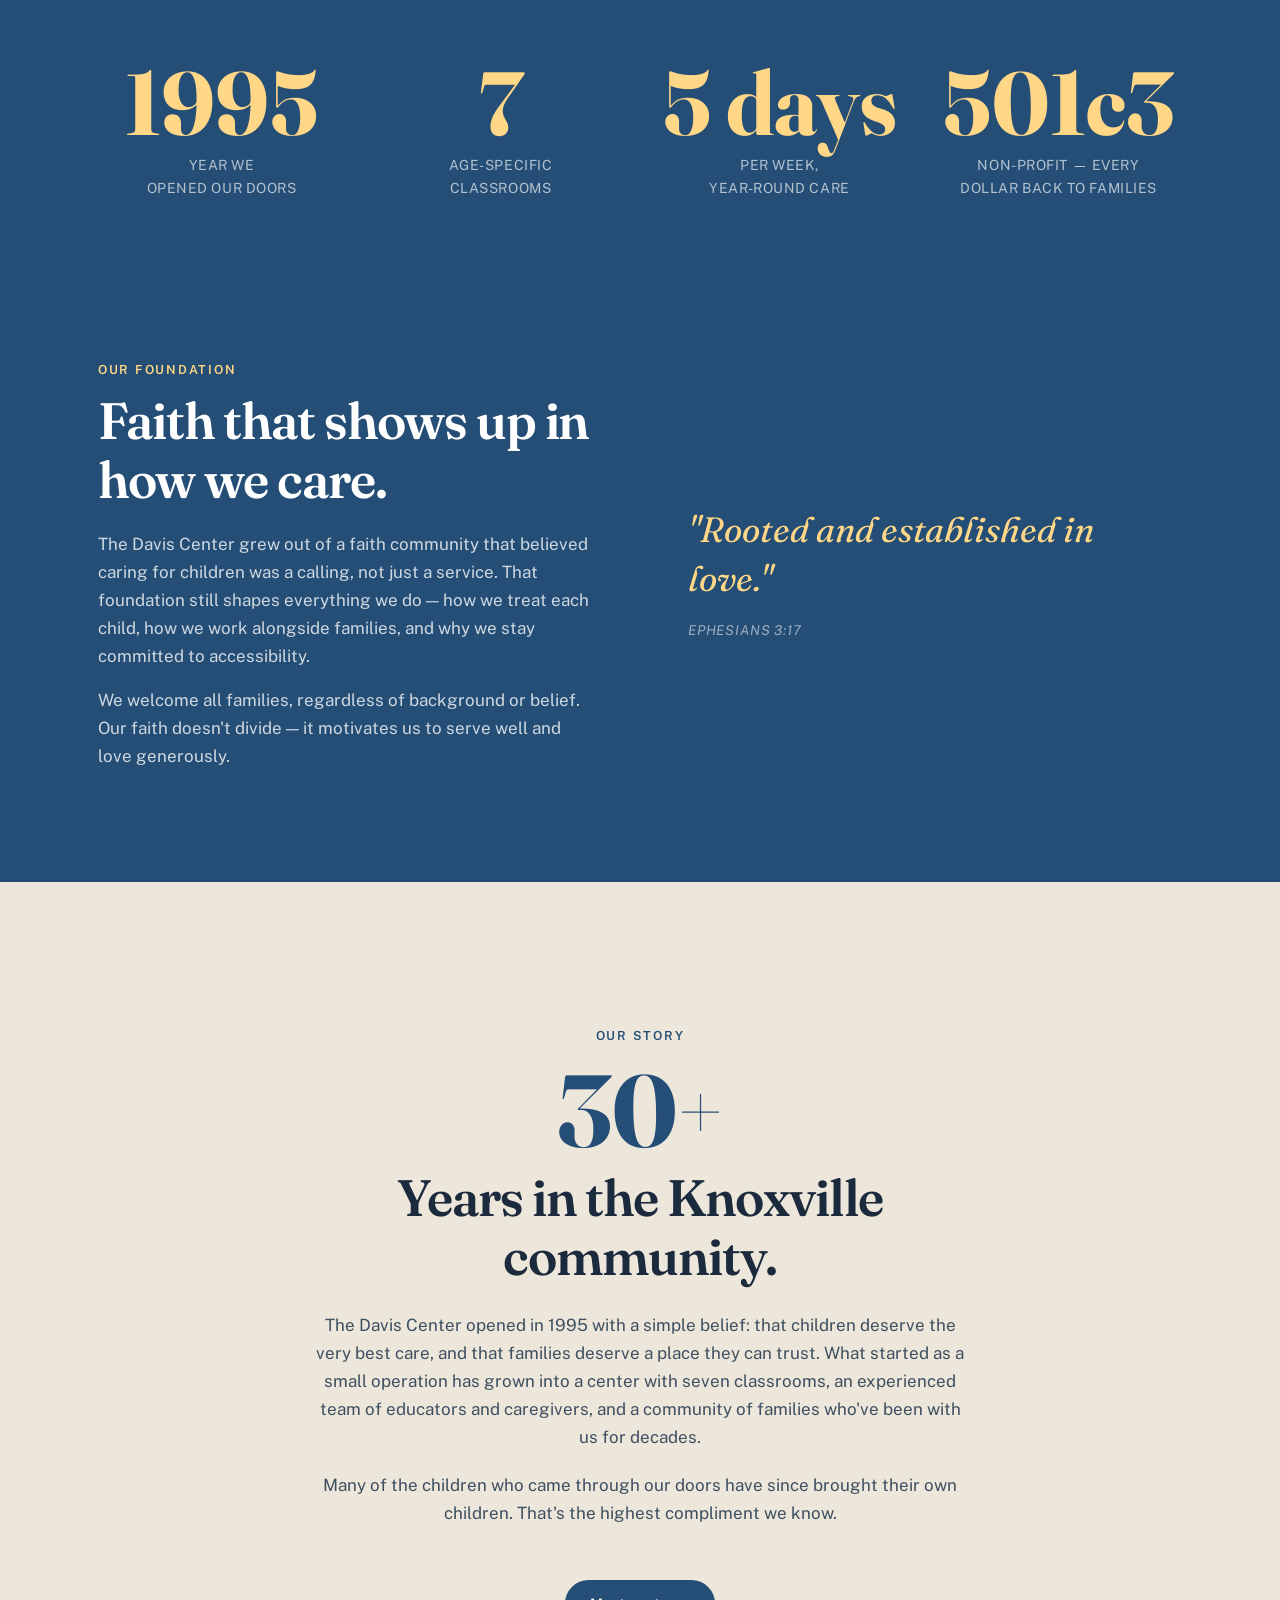
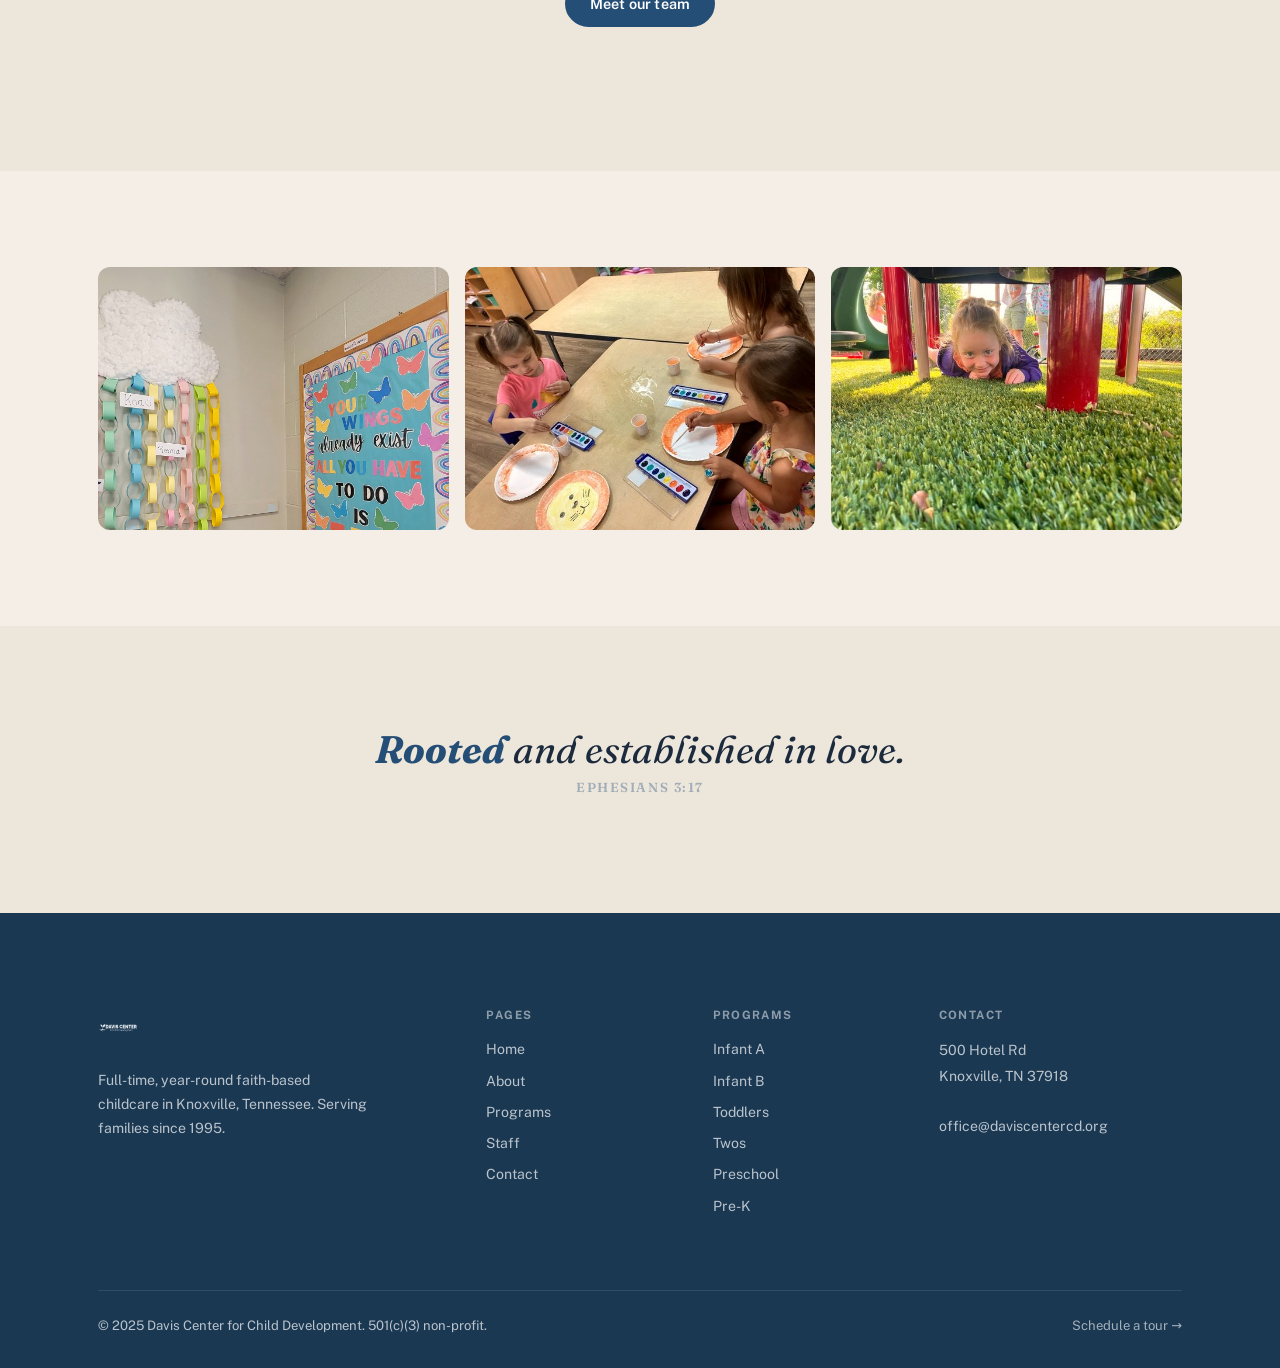
==== commit 85321aa2: "Fix address: 500 Hotel Rd (corrected from 550 Orchard Pkwy)" ====
--- a/about.html
+++ b/about.html
@@ -3,6 +3,7 @@
 <head>
 <meta charset="UTF-8">
 <meta name="viewport" content="width=device-width, initial-scale=1.0">
+<meta name="theme-color" content="#254e76">
 <title>About — Davis Center for Child Development</title>
 <meta name="description" content="Thirty years of faith-based childcare in Knoxville, TN. Learn about our mission, history, and the values that guide everything we do.">
 <link rel="icon" type="image/svg+xml" href="assets/logo-mark-navy.svg">
@@ -186,7 +187,7 @@
       <div class="footer-col">
         <h4>Contact</h4>
         <address>
-          550 Orchard Pkwy<br>
+          500 Hotel Rd<br>
           Knoxville, TN 37918<br><br>
           <a href="mailto:office@daviscentercd.org">office@daviscentercd.org</a>
         </address>
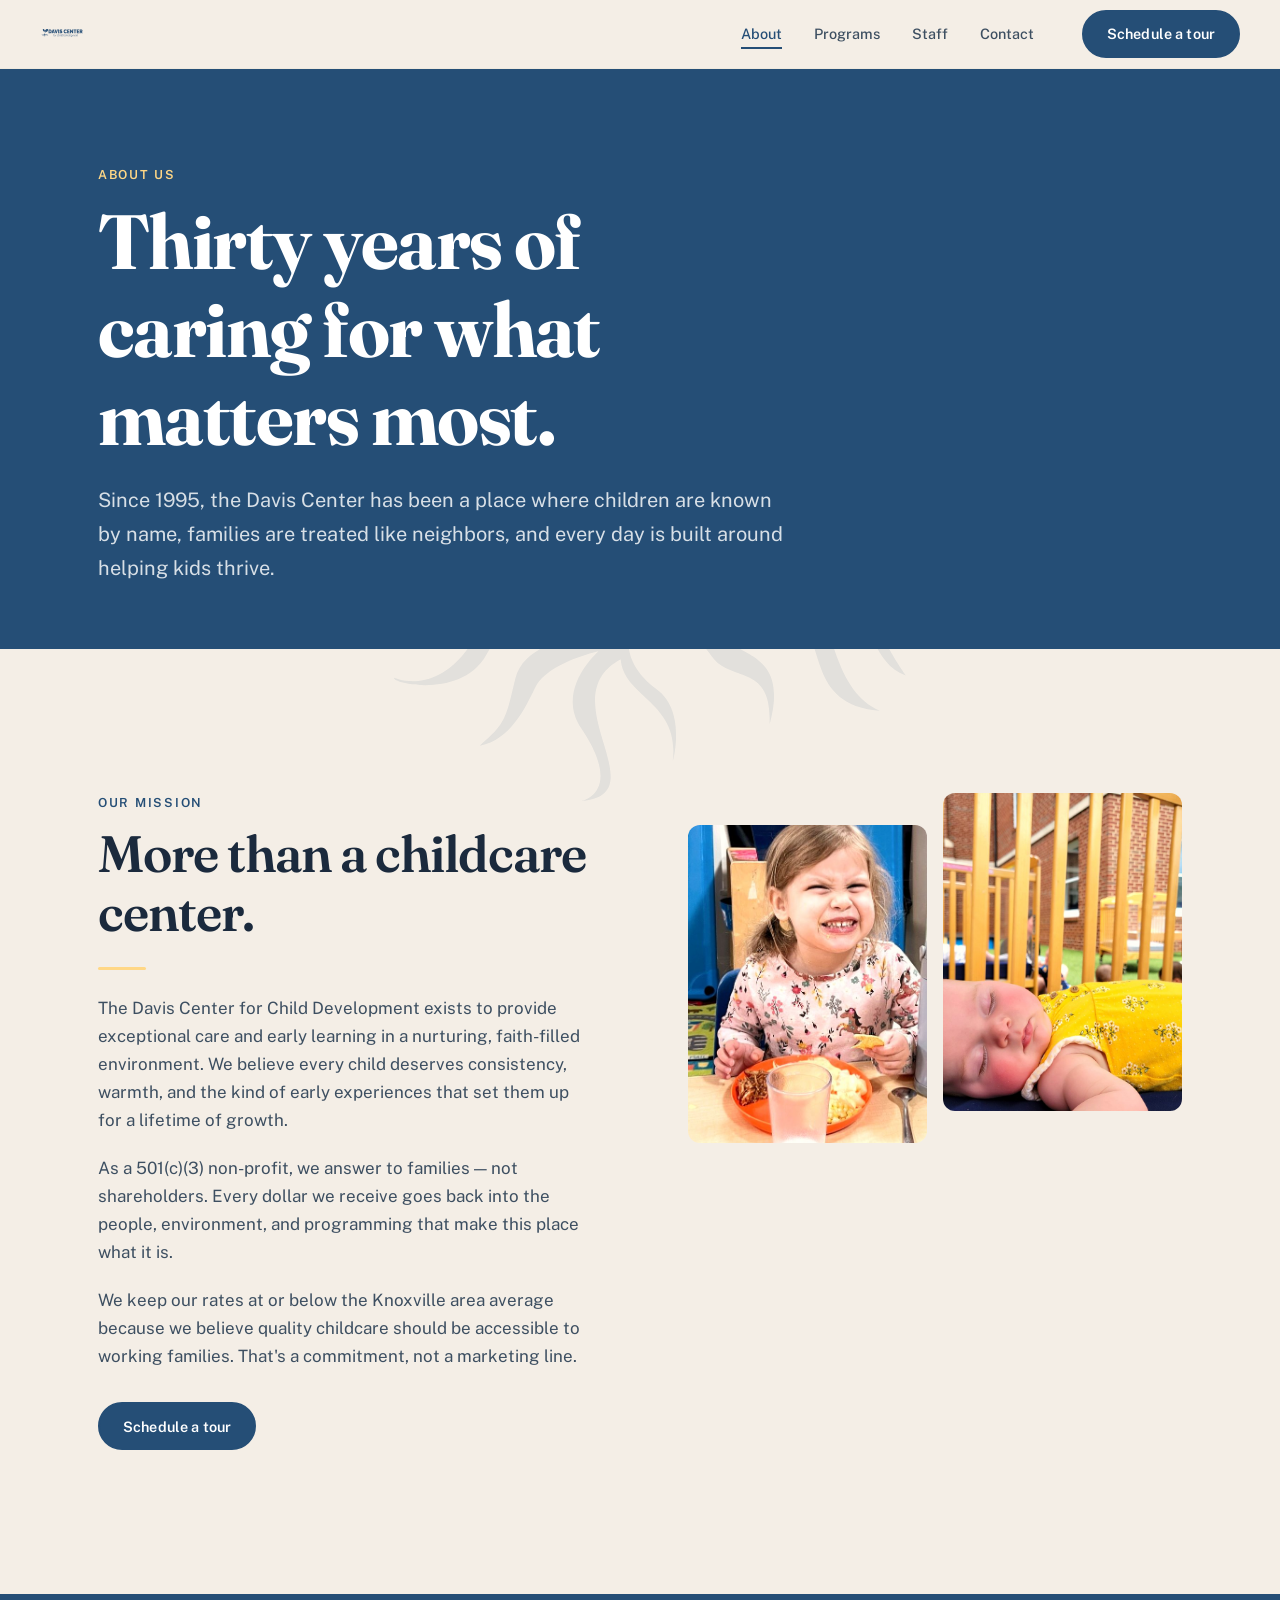
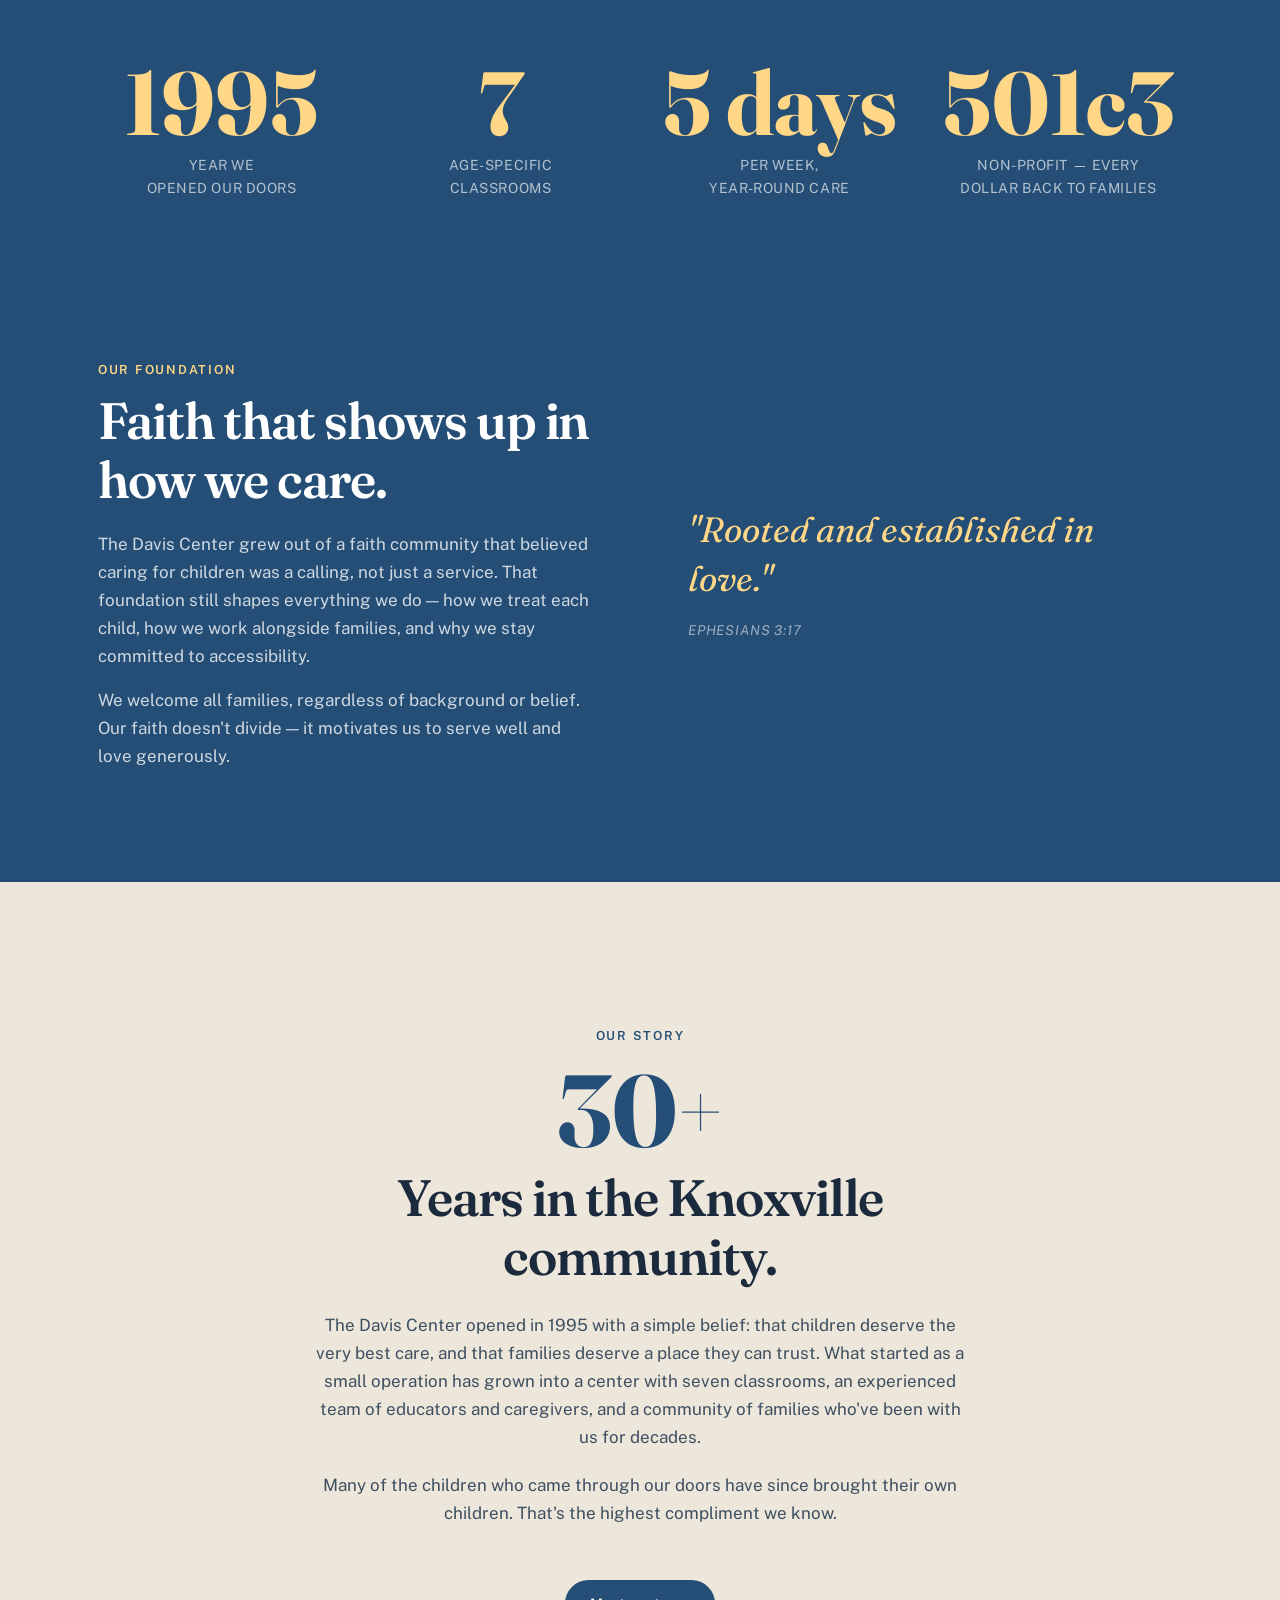
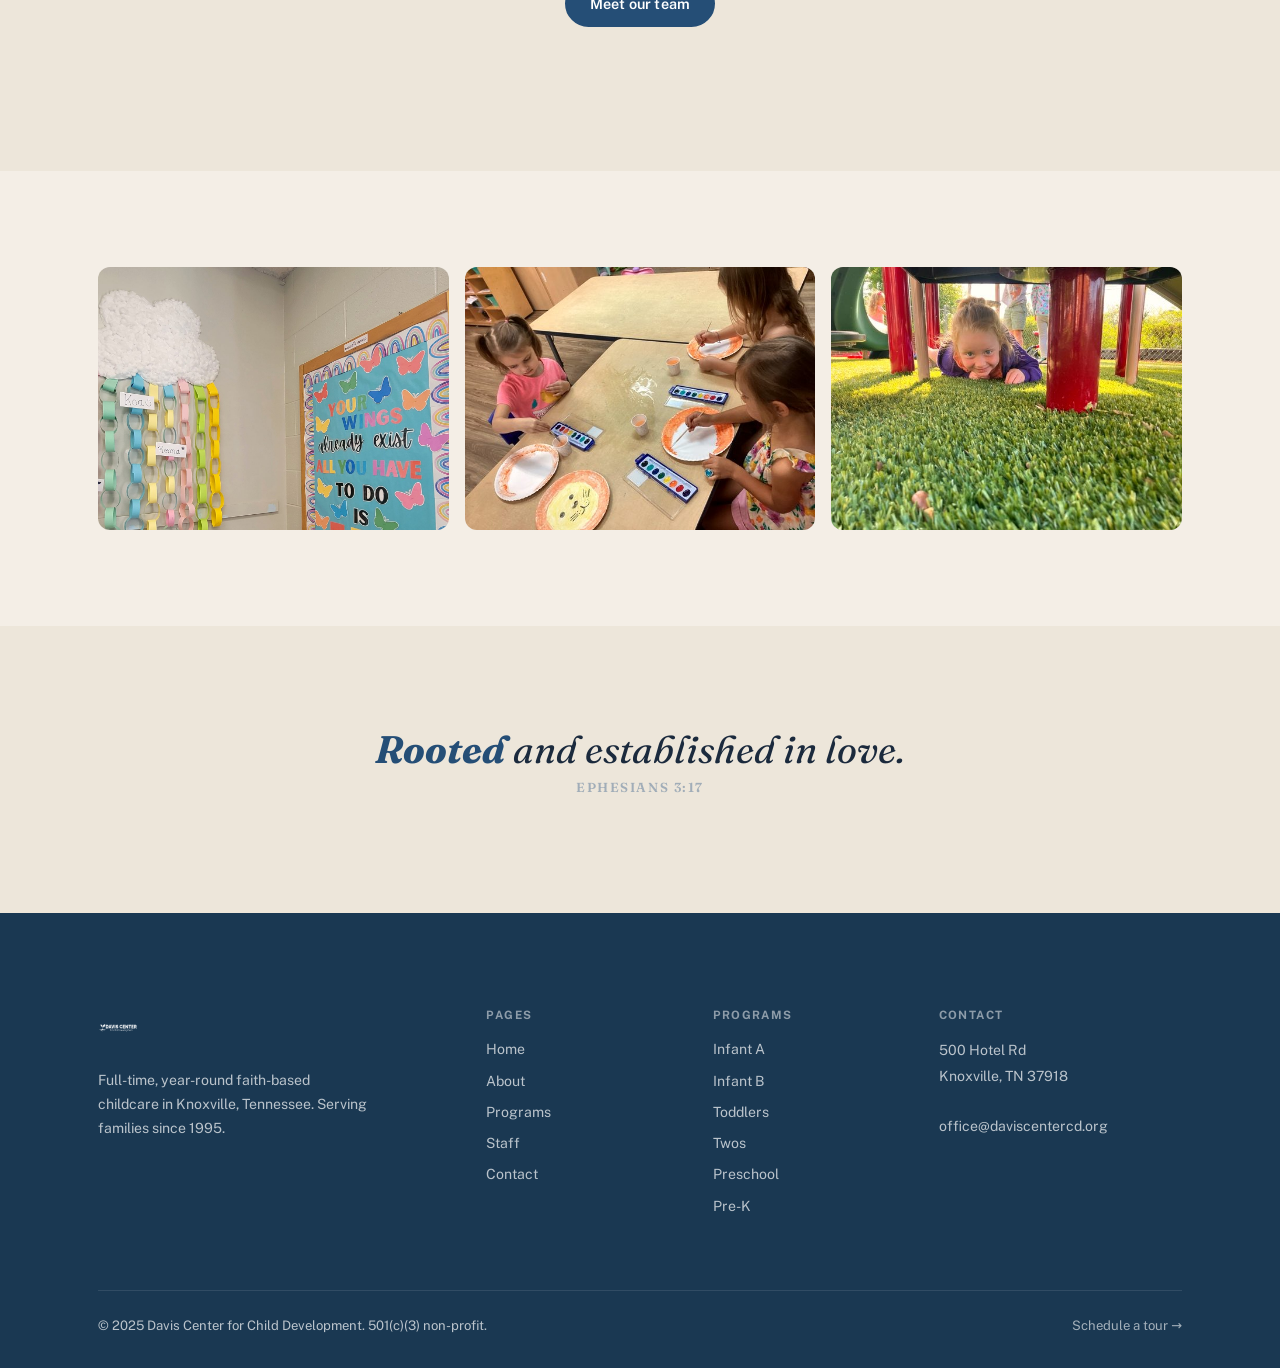
==== commit 0c5a93f3: "feat: option-2 design — sprout mark fixed watermark, editorial hero Large sprout SVG fixed behind al" ====
--- a/about.html
+++ b/about.html
@@ -12,7 +12,13 @@
 <link href="https://fonts.googleapis.com/css2?family=Fraunces:ital,opsz,wght@0,9..144,300;0,9..144,400;0,9..144,600;0,9..144,700;1,9..144,300;1,9..144,400;1,9..144,600&family=Public+Sans:wght@400;500;600;700&display=swap" rel="stylesheet">
 <link rel="stylesheet" href="css/styles.css">
 </head>
-<body>
+<body class="has-sprout-bg">
+
+<!-- SPROUT WATERMARK (fixed, behind everything) -->
+<div class="sprout-bg" aria-hidden="true">
+  <img src="assets/logo-mark-navy.svg" alt="">
+</div>
+
 
 <!-- NAV -->
 <header class="nav">
--- a/css/styles.css
+++ b/css/styles.css
@@ -698,3 +698,129 @@
 @media (max-width: 440px) {
   .staff-grid { grid-template-columns: 1fr; }
 }
+
+/* ================================================================
+   OPTION-2 — SPROUT WATERMARK + EDITORIAL HERO
+   Technique: fixed sprout mark behind everything; transparent hero
+   lets the mark show through; solid sections scroll over it.
+   Activated by adding class="has-sprout-bg" to <body>.
+   ================================================================ */
+
+/* 1 · Fixed sprout watermark */
+.sprout-bg {
+  position: fixed;
+  top: 50%;
+  left: 50%;
+  transform: translate(-50%, -50%);
+  width: 78vmin;
+  max-width: 820px;
+  z-index: 0;
+  opacity: 0.09;
+  pointer-events: none;
+  user-select: none;
+  will-change: transform;
+}
+.sprout-bg img { width: 100%; height: auto; display: block; }
+
+/* 2 · Nav glass effect over the sprout */
+.has-sprout-bg .nav {
+  z-index: 200;
+  background: rgba(244,238,230,0.90);
+  backdrop-filter: blur(16px);
+  -webkit-backdrop-filter: blur(16px);
+  border-bottom-color: rgba(237,230,218,0.7);
+}
+
+/* 3 · Editorial hero — transparent so sprout shows through */
+.hero-v2 {
+  position: relative;
+  z-index: 1;
+  min-height: 100vh;
+  display: flex;
+  flex-direction: column;
+  align-items: center;
+  justify-content: center;
+  text-align: center;
+  background: transparent;
+  padding: 8rem clamp(1.25rem, 5vw, 3rem) 6rem;
+}
+.hero-v2 .eyebrow { color: var(--navy); margin-bottom: 1.5rem; }
+.hero-v2 h1 {
+  font-size: clamp(3.2rem, 9vw, 7.2rem);
+  font-weight: 700;
+  line-height: 1.05;
+  letter-spacing: -0.035em;
+  color: var(--ink);
+  max-width: 12ch;
+  margin: 0 auto 2.5rem;
+}
+.hero-v2 h1 em { color: var(--navy); font-style: italic; }
+.hero-v2 .lede {
+  color: var(--ink-soft);
+  font-size: clamp(1rem, 2vw, 1.2rem);
+  max-width: 50ch;
+  margin: 0 auto 3rem;
+}
+.hero-v2 .hero-ctas { display: flex; flex-wrap: wrap; justify-content: center; gap: 1rem; }
+
+/* Gold accent mark below eyebrow */
+.hero-v2 .hr-gold { margin: 1.25rem auto 2rem; }
+
+/* 4 · Animated scroll cue */
+.scroll-cue {
+  position: absolute;
+  bottom: 2.5rem;
+  left: 50%;
+  transform: translateX(-50%);
+  display: flex;
+  flex-direction: column;
+  align-items: center;
+  gap: 0.45rem;
+  color: var(--ink-quiet);
+  font-size: 0.68rem;
+  font-weight: 600;
+  letter-spacing: 0.14em;
+  text-transform: uppercase;
+  white-space: nowrap;
+  animation: scroll-bounce 2.4s ease-in-out infinite;
+}
+@keyframes scroll-bounce {
+  0%, 100% { transform: translateX(-50%) translateY(0); opacity: .7; }
+  55%       { transform: translateX(-50%) translateY(8px); opacity: 1; }
+}
+
+/* 5 · All sections below hero get solid bg + z-index to cover sprout */
+.has-sprout-bg .marquee-bar,
+.has-sprout-bg .section-intro,
+.has-sprout-bg .trust-strip,
+.has-sprout-bg .programs-preview,
+.has-sprout-bg .about-teaser,
+.has-sprout-bg .stats-bar,
+.has-sprout-bg .cta-band,
+.has-sprout-bg .verse,
+.has-sprout-bg .site-footer,
+.has-sprout-bg .page-hero,
+.has-sprout-bg .about-mission,
+.has-sprout-bg .about-faith,
+.has-sprout-bg .about-history,
+.has-sprout-bg .staff-intro,
+.has-sprout-bg .contact-section,
+.has-sprout-bg .programs-intro,
+.has-sprout-bg .tuition-note {
+  position: relative;
+  z-index: 2;
+}
+
+/* 6 · Bigger inner-page hero for sprout pages */
+.has-sprout-bg .page-hero {
+  min-height: 52vh;
+  display: flex;
+  flex-direction: column;
+  justify-content: center;
+}
+
+/* 7 · Mobile tweaks */
+@media (max-width: 600px) {
+  .sprout-bg { width: 95vw; opacity: 0.07; }
+  .hero-v2 h1 { font-size: 3rem; }
+}
